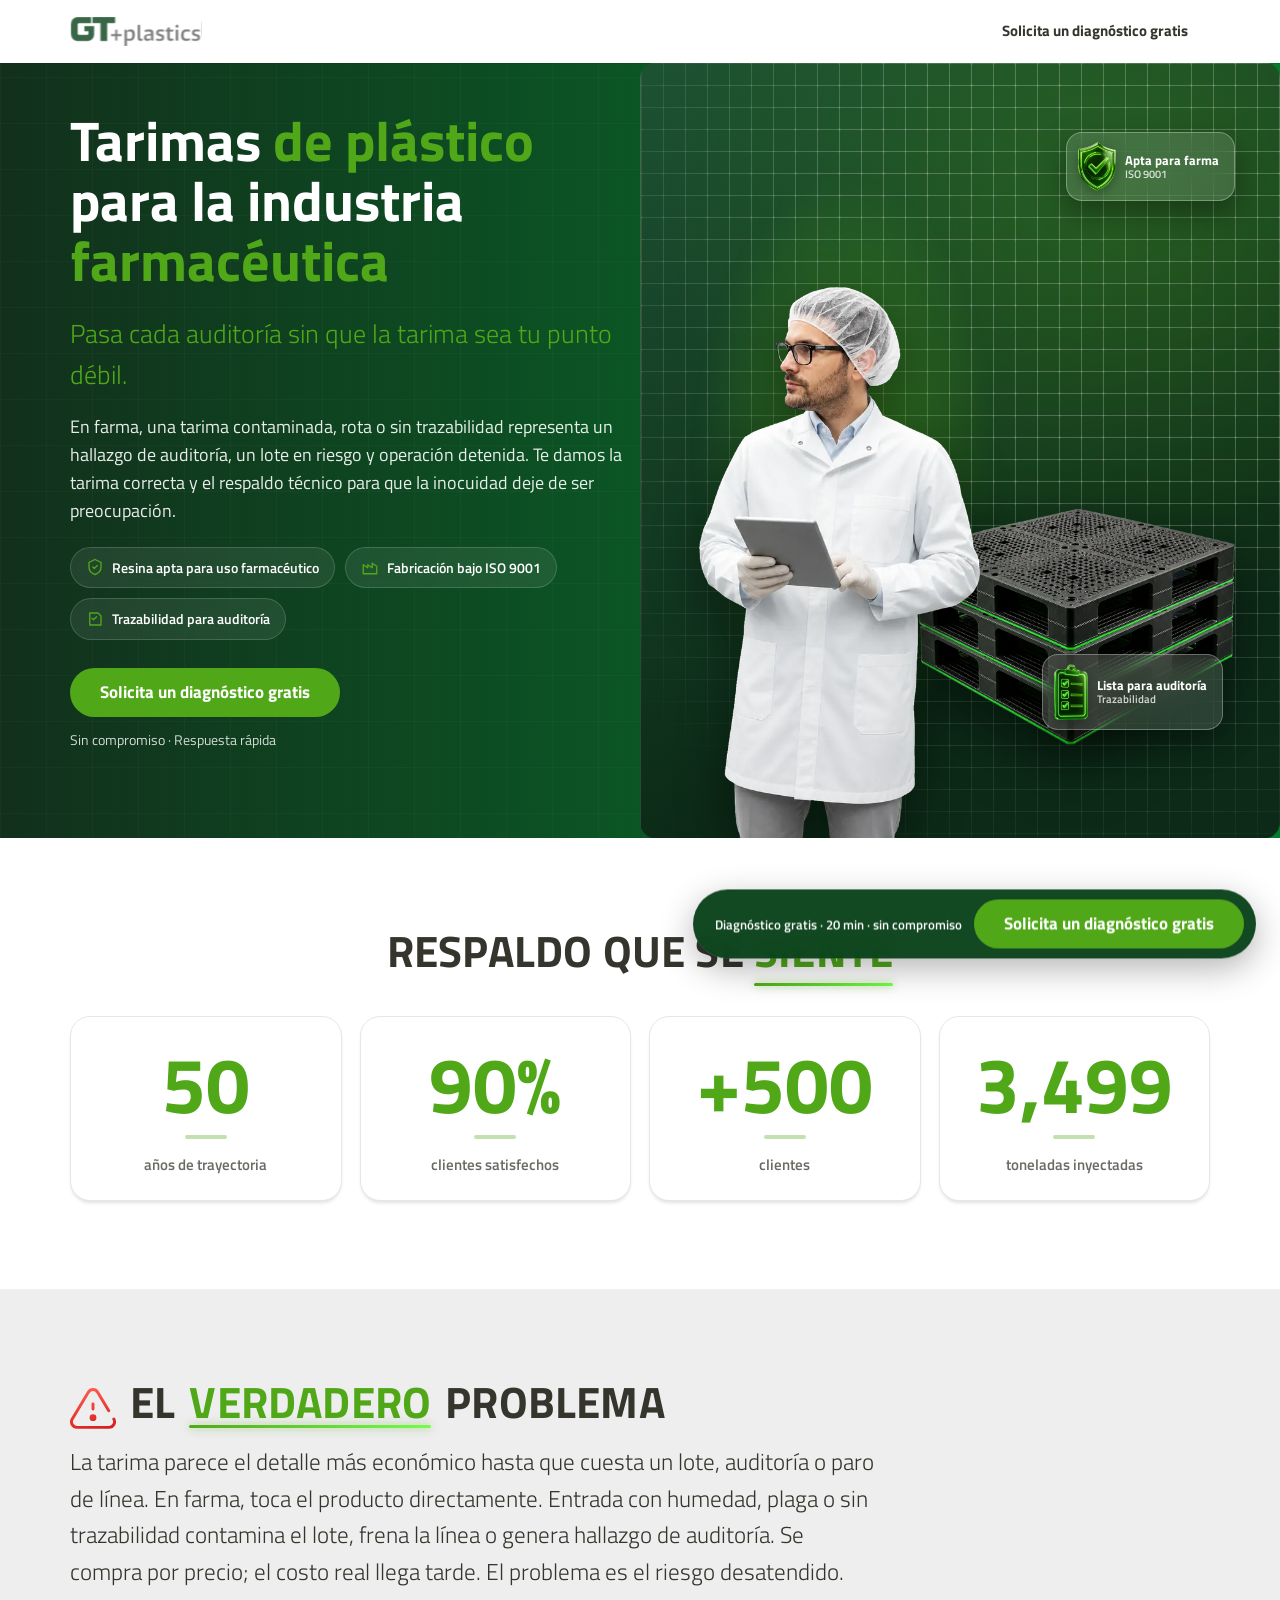
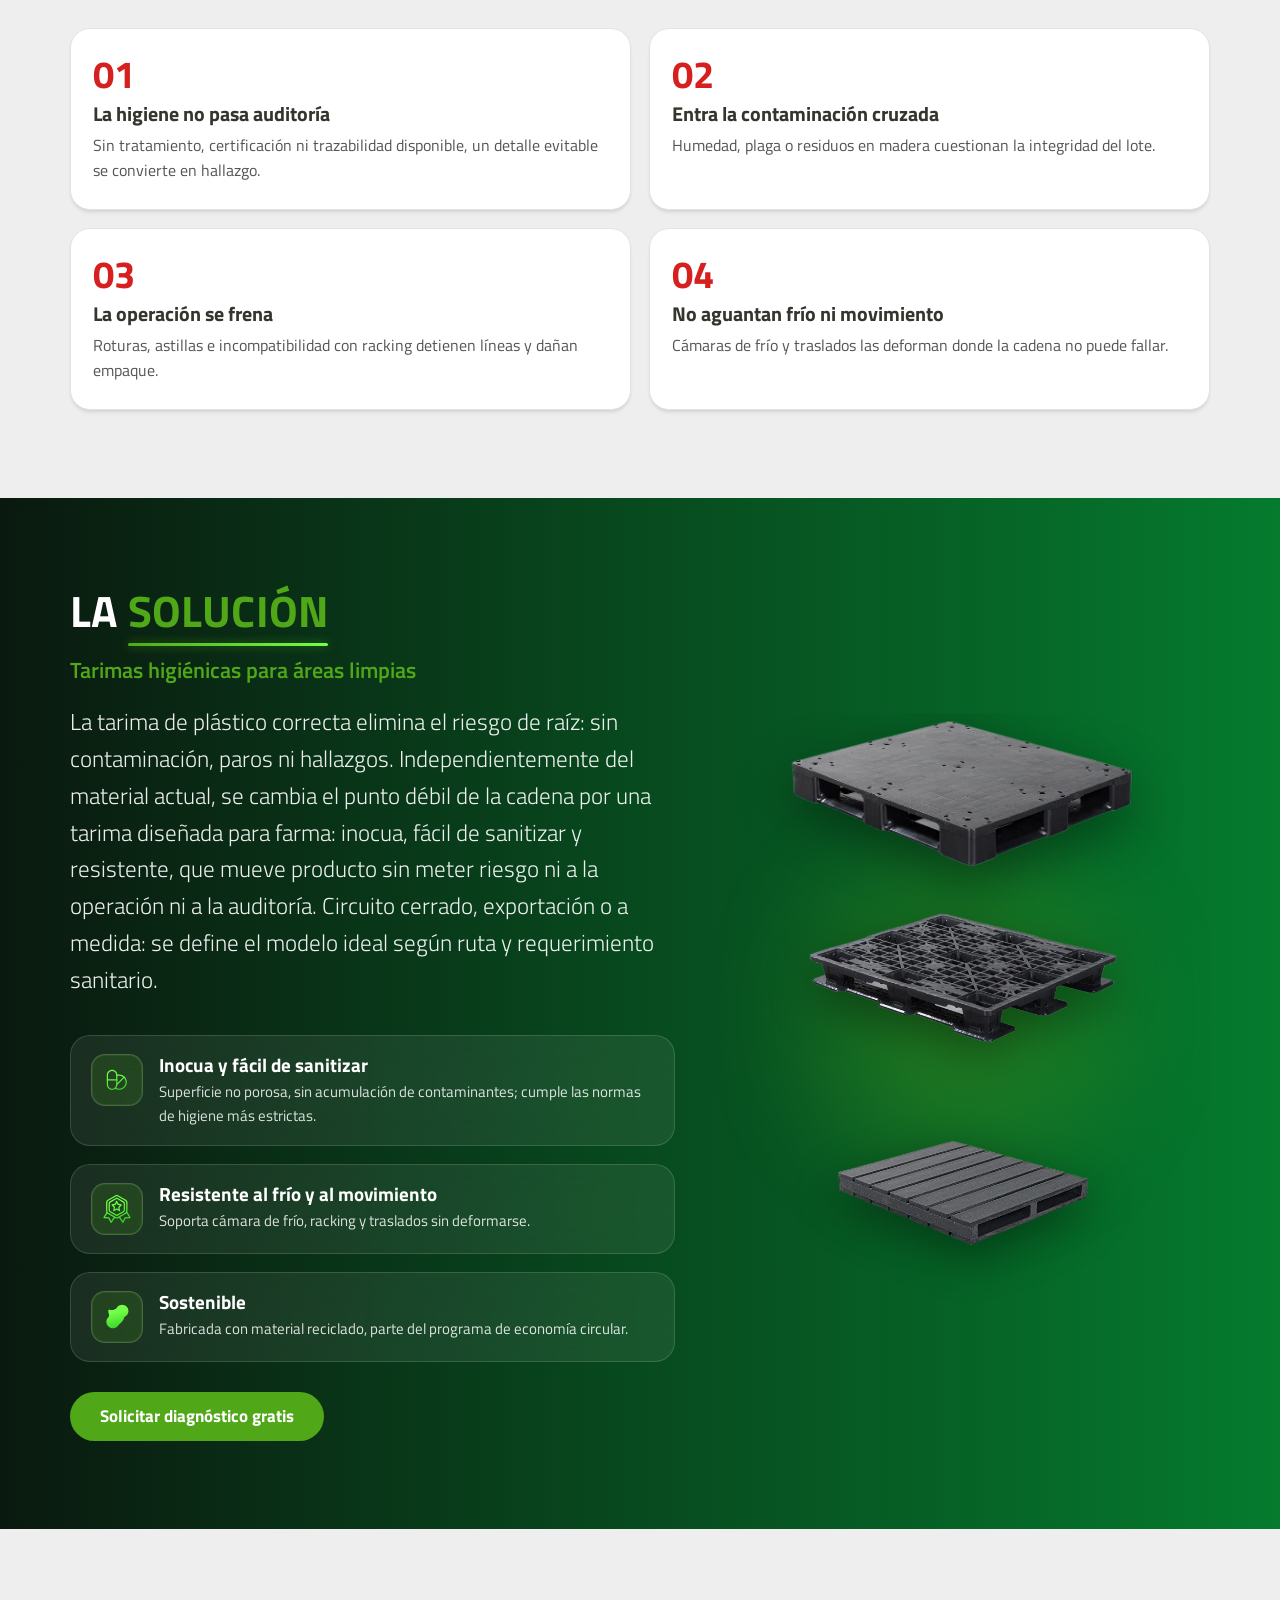
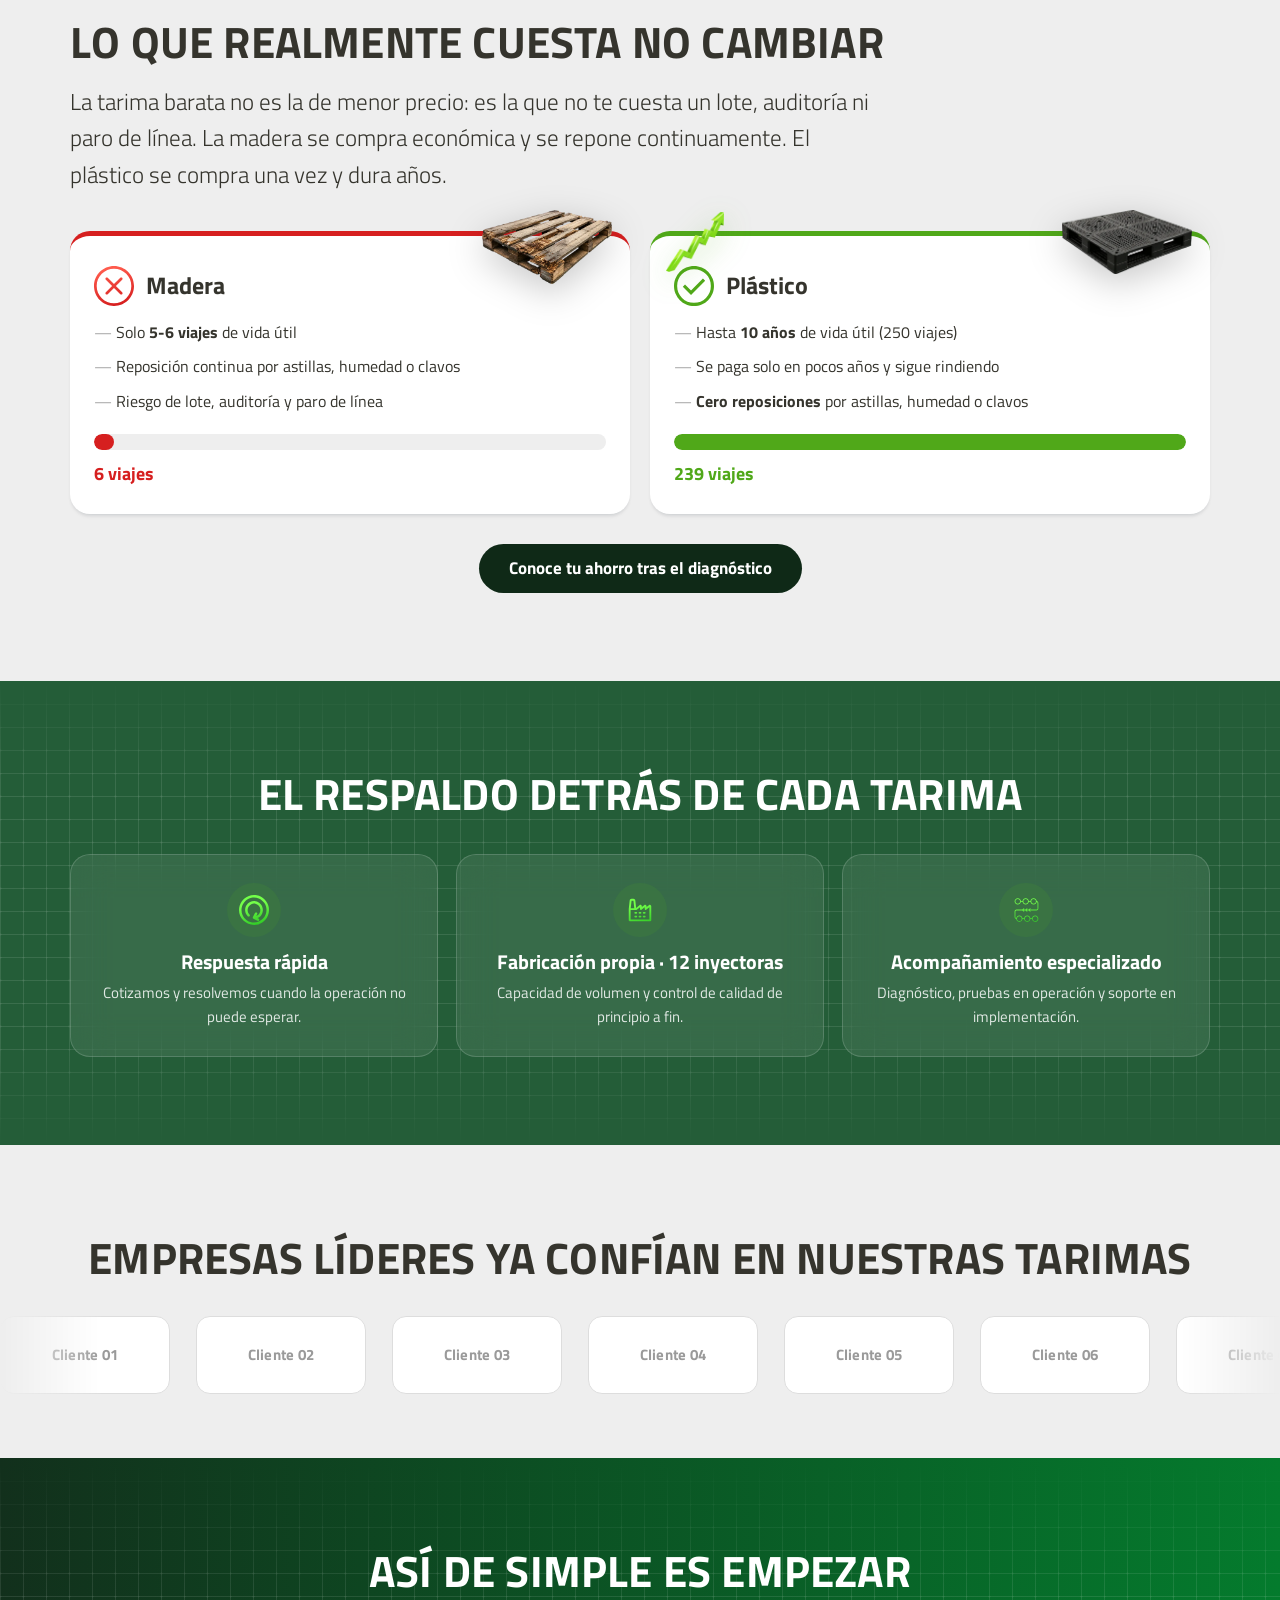
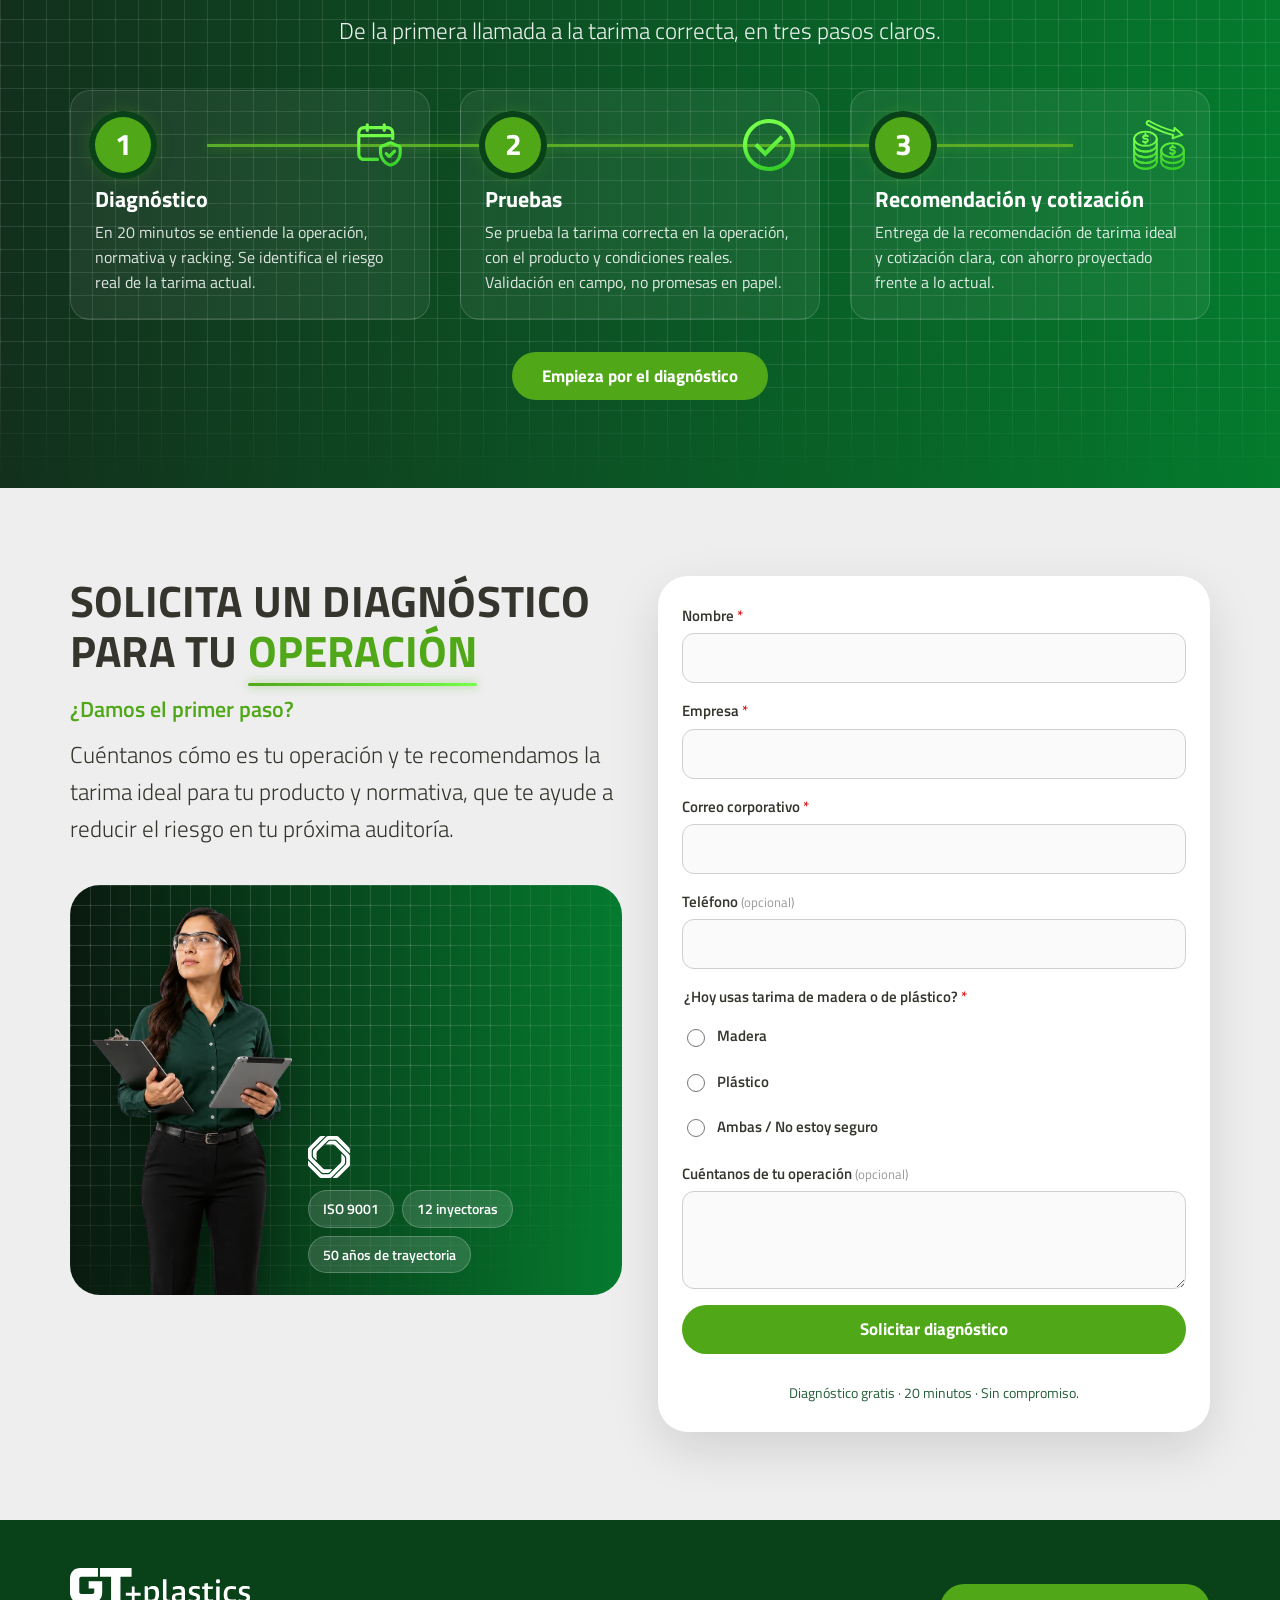
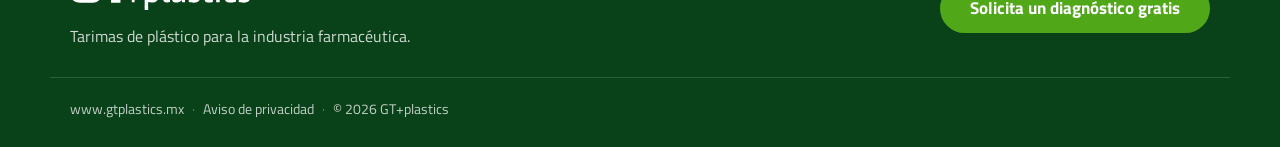
==== farma/index.html @ 063db5de "Reestructura a multi-landing: farma en /farma + índice raíz (hub) Co-Authored-By: Claude Opus 4.8 <n" ====
<!DOCTYPE html>
<html lang="es-MX">
<head>
<meta charset="UTF-8">
<meta name="viewport" content="width=device-width, initial-scale=1.0">

<!-- SEO -->
<title>Tarimas de Plástico para Farma | GT+plastics</title>
<meta name="description" content="Tarimas plásticas para farma: inocuas, fáciles de sanitizar y listas para auditoría. Reduce el riesgo en tu operación. Solicita tu diagnóstico gratis.">
<link rel="canonical" href="https://gtplastics.mx/es/tarimas-plasticas-farmaceutica">

<!-- Open Graph / Twitter -->
<meta property="og:type" content="website">
<meta property="og:title" content="Tarimas de Plástico para Farma | GT+plastics">
<meta property="og:description" content="Tarimas plásticas para farma: inocuas, fáciles de sanitizar y listas para auditoría. Reduce el riesgo en tu operación. Solicita tu diagnóstico gratis.">
<meta property="og:url" content="https://gtplastics.mx/es/tarimas-plasticas-farmaceutica">
<!-- OG image PENDIENTE: arte final. Provisional = banner del design system -->
<meta property="og:image" content="https://gtplastics.mx/assets/og-image.png">
<meta property="og:locale" content="es_MX">
<meta name="twitter:card" content="summary_large_image">

<!-- Favicon (isotipo GT Plastics) -->
<link rel="icon" type="image/svg+xml" href="assets/favicon.svg">

<!-- Fuentes -->
<link rel="preconnect" href="https://fonts.googleapis.com">
<link rel="preconnect" href="https://fonts.gstatic.com" crossorigin>
<link href="https://fonts.googleapis.com/css2?family=Titillium+Web:wght@300;400;600;700&display=swap" rel="stylesheet">

<!-- Estilos -->
<link rel="stylesheet" href="assets/styles.css">

<!-- Preload del hero (LCP): persona farma + tarima en composición -->
<link rel="preload" as="image" href="assets/object-plastic-stack.webp" type="image/webp">
<link rel="preload" as="image" href="assets/person-pharma.webp" type="image/webp">

<!-- Schema JSON-LD: Organization + Service -->
<script type="application/ld+json">
{
  "@context": "https://schema.org",
  "@graph": [
    {
      "@type": "Organization",
      "name": "GT+plastics",
      "url": "https://gtplastics.mx",
      "logo": "https://gtplastics.mx/assets/logo-header.svg"
    },
    {
      "@type": "Service",
      "name": "Diagnóstico de tarimas para farma",
      "serviceType": "Tarimas de plástico para la industria farmacéutica",
      "provider": { "@type": "Organization", "name": "GT+plastics" },
      "areaServed": { "@type": "Country", "name": "México" }
    }
  ]
}
</script>
</head>
<body>

<!-- ============ HEADER (sticky, SIEMPRE blanco sólido, solo logo + CTA) ============ -->
<header class="site-header" id="site-header">
  <div class="container header-inner">
    <a href="#top" class="header-logo" aria-label="GT+plastics — inicio">
      <img src="assets/logo-header.svg" alt="GT+plastics" width="132" height="29" decoding="async">
    </a>
    <a href="#diagnostico" class="btn btn--pill btn--header js-cta"><span class="btn--header__full">Solicita un diagnóstico gratis</span><span class="btn--header__short">Diagnóstico gratis</span></a>
  </div>
</header>

<main id="top">

  <!-- ===================== 1. HERO (Attention) — OSCURO ===================== -->
  <section class="hero section--dark" id="hero">
    <div class="hero__bg" aria-hidden="true"></div>
    <div class="container hero__grid">
      <div class="hero__copy reveal">
        <!-- H1 semántico con keyword completa; display resalta FARMACÉUTICA -->
        <h1 class="hero__title">
          Tarimas <span class="hl">de plástico</span> para la industria <span class="hl">farmacéutica</span>
        </h1>
        <p class="hero__lead">Pasa cada auditoría sin que la tarima sea tu punto débil.</p>
        <p class="hero__body">
          En farma, una tarima contaminada, rota o sin trazabilidad representa un hallazgo de
          auditoría, un lote en riesgo y operación detenida. Te damos la tarima correcta y el
          respaldo técnico para que la inocuidad deje de ser preocupación.
        </p>

        <ul class="badges" aria-label="Respaldos">
          <li class="badge">
            <svg class="badge__ico" viewBox="0 0 24 24" aria-hidden="true"><path d="M12 2l8 4v6c0 5-3.4 8.4-8 10-4.6-1.6-8-5-8-10V6l8-4z" fill="none" stroke="currentColor" stroke-width="1.8"/><path d="M9 12l2 2 4-4" fill="none" stroke="currentColor" stroke-width="1.8" stroke-linecap="round" stroke-linejoin="round"/></svg>
            Resina apta para uso farmacéutico
          </li>
          <li class="badge">
            <svg class="badge__ico" viewBox="0 0 24 24" aria-hidden="true"><path d="M3 21V9l6 4V9l6 4V7l6 4v10z" fill="none" stroke="currentColor" stroke-width="1.8" stroke-linejoin="round"/></svg>
            Fabricación bajo ISO 9001
          </li>
          <li class="badge">
            <svg class="badge__ico" viewBox="0 0 24 24" aria-hidden="true"><path d="M5 4h11l4 4v12H5z" fill="none" stroke="currentColor" stroke-width="1.8" stroke-linejoin="round"/><path d="M8 11l2 2 4-4" fill="none" stroke="currentColor" stroke-width="1.8" stroke-linecap="round" stroke-linejoin="round"/></svg>
            Trazabilidad para auditoría
          </li>
        </ul>

        <div class="hero__cta">
          <a href="#diagnostico" class="btn btn--pill btn--lima js-cta">Solicita un diagnóstico gratis</a>
          <!-- microcopy nuevo — confirmar -->
          <p class="cta-micro">Sin compromiso · Respuesta rápida</p>
        </div>
      </div>

      <div class="hero__visual">
        <!-- Composición de marca en capas: rejilla + halo verde + persona farma real
             + tarimas reales 3/4 + tarjetas glass con íconos 3D flotantes. -->
        <div class="hero-comp reveal-img" role="img" aria-label="Especialista de farma con bata y cofia revisando una tablet junto a tarimas de plástico apiladas, con sellos de inocuidad y auditoría">
          <span class="hero-comp__grid" aria-hidden="true"></span>
          <span class="hero-comp__halo" aria-hidden="true"></span>

          <!-- Tarima real (apilada) como apoyo, en 3/4 -->
          <picture class="hero-comp__tarima" data-parallax="-0.05">
            <source srcset="assets/object-plastic-stack.webp" type="image/webp">
            <img src="assets/object-plastic-stack.png"
                 alt=""
                 width="320" height="237" decoding="async" fetchpriority="high">
          </picture>

          <!-- Persona protagonista: operador de farma (bata + cofia) recortado sobre el halo verde -->
          <figure class="hero-person" data-parallax="0.05">
            <picture>
              <source srcset="assets/person-pharma.webp" type="image/webp">
              <img src="assets/person-pharma.png"
                   alt="Especialista de farma con bata y cofia revisando una tablet"
                   width="225" height="440" decoding="async" fetchpriority="high">
            </picture>
          </figure>

          <!-- Tarjeta glass: apta para farma / ISO 9001 (escudo 3D) -->
          <span class="hero-chip hero-chip--farma float">
            <picture>
              <source srcset="assets/icon-shield.webp" type="image/webp">
              <img src="assets/icon-shield.png" alt="" width="38" height="38" aria-hidden="true">
            </picture>
            <span class="hero-chip__txt"><b>Apta para farma</b>ISO 9001</span>
          </span>

          <!-- Tarjeta glass: lista para auditoría (checklist 3D) -->
          <span class="hero-chip hero-chip--audit float float--delay">
            <picture>
              <source srcset="assets/icon-checklist.webp" type="image/webp">
              <img src="assets/icon-checklist.png" alt="" width="34" height="34" aria-hidden="true">
            </picture>
            <span class="hero-chip__txt"><b>Lista para auditoría</b>Trazabilidad</span>
          </span>
        </div>
      </div>
    </div>
  </section>

  <!-- ===================== 2. STATS (Interest) — CLARO (rompe la adyacencia verde-sobre-verde) ===================== -->
  <section class="stats section--light" aria-labelledby="stats-title">
    <div class="container">
      <h2 id="stats-title" class="section-title section-title--center reveal">RESPALDO QUE SE <span class="hl">SIENTE</span></h2>
      <ul class="stats__grid">
        <li class="stat reveal">
          <span class="stat__num" data-count="50" data-suffix="">0</span>
          <span class="stat__label">años de trayectoria</span>
        </li>
        <li class="stat reveal">
          <span class="stat__num" data-count="90" data-suffix="%">0</span>
          <span class="stat__label">clientes satisfechos</span>
        </li>
        <li class="stat reveal">
          <span class="stat__num" data-count="500" data-prefix="+">0</span>
          <span class="stat__label">clientes</span>
        </li>
        <li class="stat reveal">
          <span class="stat__num" data-count="3500" data-format="thousands">0</span>
          <span class="stat__label">toneladas inyectadas</span>
        </li>
        <!-- PENDIENTE (confirmar con cliente): % tarimas recicladas · nº industrias · nº países.
             No se publican hasta confirmar (regla del blueprint M2). -->
      </ul>
    </div>
  </section>

  <!-- ===================== 3. DOLOR (Interest/Desire) — CLARO ===================== -->
  <section class="pain section--light" aria-labelledby="pain-title">
    <div class="container">
      <h2 id="pain-title" class="section-title section-title--icon reveal">
        <span class="section-title__ico" aria-hidden="true"><i class="fig-ico fig-ico--red" style="--ic:url('figma-icons/icono-lineal-09.svg')"></i></span>
        EL <span class="hl">VERDADERO</span> PROBLEMA
      </h2>
      <p class="lead reveal">
        La tarima parece el detalle más económico hasta que cuesta un lote, auditoría o paro de línea.
        En farma, toca el producto directamente. Entrada con humedad, plaga o sin trazabilidad contamina
        el lote, frena la línea o genera hallazgo de auditoría. Se compra por precio; el costo real llega
        tarde. El problema es el riesgo desatendido.
      </p>

      <div class="cards cards--4">
        <article class="pain-card reveal">
          <span class="pain-card__num">01</span>
          <h3 class="pain-card__title">La higiene no pasa auditoría</h3>
          <p>Sin tratamiento, certificación ni trazabilidad disponible, un detalle evitable se convierte en hallazgo.</p>
        </article>
        <article class="pain-card reveal">
          <span class="pain-card__num">02</span>
          <h3 class="pain-card__title">Entra la contaminación cruzada</h3>
          <p>Humedad, plaga o residuos en madera cuestionan la integridad del lote.</p>
        </article>
        <article class="pain-card reveal">
          <span class="pain-card__num">03</span>
          <h3 class="pain-card__title">La operación se frena</h3>
          <p>Roturas, astillas e incompatibilidad con racking detienen líneas y dañan empaque.</p>
        </article>
        <article class="pain-card reveal">
          <span class="pain-card__num">04</span>
          <h3 class="pain-card__title">No aguantan frío ni movimiento</h3>
          <p>Cámaras de frío y traslados las deforman donde la cadena no puede fallar.</p>
        </article>
      </div>
    </div>
  </section>

  <!-- ===================== 4. SOLUCIÓN (Desire) — OSCURO ===================== -->
  <section class="solution section--grad2" aria-labelledby="sol-title">
    <div class="container solution__grid">
      <div class="solution__copy">
        <h2 id="sol-title" class="section-title reveal">LA <span class="hl">SOLUCIÓN</span></h2>
        <p class="section-subtitle reveal">Tarimas higiénicas para áreas limpias</p>
        <p class="lead lead--on-dark reveal">
          La tarima de plástico correcta elimina el riesgo de raíz: sin contaminación, paros ni hallazgos.
          Independientemente del material actual, se cambia el punto débil de la cadena por una tarima
          diseñada para farma: inocua, fácil de sanitizar y resistente, que mueve producto sin meter riesgo
          ni a la operación ni a la auditoría. Circuito cerrado, exportación o a medida: se define el modelo
          ideal según ruta y requerimiento sanitario.
        </p>

        <div class="benefits">
          <article class="benefit reveal">
            <span class="benefit__ico benefit__ico--figma" aria-hidden="true">
              <i style="--ic:url('figma-icons/icono-medicina.svg')"></i>
            </span>
            <div>
              <h3 class="benefit__title">Inocua y fácil de sanitizar</h3>
              <p>Superficie no porosa, sin acumulación de contaminantes; cumple las normas de higiene más estrictas.</p>
            </div>
          </article>
          <article class="benefit reveal">
            <span class="benefit__ico benefit__ico--figma" aria-hidden="true">
              <i style="--ic:url('figma-icons/icono-lineal-05.svg')"></i>
            </span>
            <div>
              <h3 class="benefit__title">Resistente al frío y al movimiento</h3>
              <p>Soporta cámara de frío, racking y traslados sin deformarse.</p>
            </div>
          </article>
          <article class="benefit reveal">
            <span class="benefit__ico benefit__ico--figma" aria-hidden="true">
              <i style="--ic:url('figma-icons/icono-iluminado-principal.svg')"></i>
            </span>
            <div>
              <h3 class="benefit__title">Sostenible</h3>
              <p>Fabricada con material reciclado, parte del programa de economía circular.</p>
            </div>
          </article>
        </div>

        <a href="#diagnostico" class="btn btn--pill btn--lima js-cta reveal">Solicitar diagnóstico gratis</a>
      </div>

      <div class="solution__visual reveal-img" aria-hidden="false">
        <figure class="tarima-stack">
          <picture>
            <source srcset="assets/tarima-cerrada.webp" type="image/webp">
            <img src="assets/tarima-cerrada.png" alt="Tarima plástica cerrada para circuito cerrado e higiene" width="360" height="270" loading="lazy" decoding="async">
          </picture>
          <picture>
            <source srcset="assets/tarima-calada.webp" type="image/webp">
            <img src="assets/tarima-calada.png" alt="Tarima plástica calada con traversa para exportación" width="360" height="270" loading="lazy" decoding="async">
          </picture>
          <picture>
            <source srcset="assets/tarima-eco.webp" type="image/webp">
            <img src="assets/tarima-eco.png" alt="Ecotarima de plástico reciclado, opción sostenible y a medida" width="360" height="270" loading="lazy" decoding="async">
          </picture>
        </figure>
      </div>
    </div>
  </section>

  <!-- ===================== 5. ROI (Desire) — CLARO ===================== -->
  <section class="roi section--light" aria-labelledby="roi-title">
    <div class="container">
      <h2 id="roi-title" class="section-title reveal">LO QUE REALMENTE CUESTA NO CAMBIAR</h2>
      <p class="lead reveal">
        La tarima barata no es la de menor precio: es la que no te cuesta un lote, auditoría ni paro de
        línea. La madera se compra económica y se repone continuamente. El plástico se compra una vez y dura años.
      </p>

      <div class="roi__compare">
        <div class="roi-col roi-col--bad reveal">
          <!-- Tarima de madera real (refuerzo visual del problema) -->
          <picture class="roi-col__pallet" aria-hidden="true">
            <source srcset="assets/object-wood-pallet.webp" type="image/webp">
            <img src="assets/object-wood-pallet.png" alt="" width="160" height="92" loading="lazy" decoding="async">
          </picture>
          <h3 class="roi-col__head">
            <!-- Tache: ícono del Figma (icono-tacha) en rojo -->
            <span class="mark mark--fig" aria-hidden="true"><i class="fig-ico fig-ico--red" style="--ic:url('figma-icons/icono-tacha.svg')"></i></span>
            Madera
          </h3>
          <ul class="roi-list">
            <li>Solo <strong>5-6 viajes</strong> de vida útil</li>
            <li>Reposición continua por astillas, humedad o clavos</li>
            <li>Riesgo de lote, auditoría y paro de línea</li>
          </ul>
          <div class="roi-bar" aria-hidden="true"><span class="roi-bar__fill roi-bar__fill--wood" data-bar="6"></span></div>
          <p class="roi-bar__cap"><span class="roi-bar__cap-num" data-count="6">0</span> viajes</p>
        </div>

        <div class="roi-col roi-col--good reveal">
          <!-- Flecha de crecimiento 3D (ahorro/ROI a favor del plástico) -->
          <picture class="roi-col__growth float" aria-hidden="true">
            <source srcset="assets/icon-flecha-crecimiento.webp" type="image/webp">
            <img src="assets/icon-flecha-crecimiento.png" alt="" width="64" height="64" loading="lazy" decoding="async">
          </picture>
          <!-- Tarima de plástico real (refuerzo visual de la solución) -->
          <picture class="roi-col__pallet" aria-hidden="true">
            <source srcset="assets/object-plastic-pallet.webp" type="image/webp">
            <img src="assets/object-plastic-pallet.png" alt="" width="160" height="79" loading="lazy" decoding="async">
          </picture>
          <h3 class="roi-col__head">
            <!-- Palomita: ícono del Figma (icono-lineal-01) en verde -->
            <span class="mark mark--fig" aria-hidden="true"><i class="fig-ico fig-ico--green" style="--ic:url('figma-icons/icono-lineal-01.svg')"></i></span>
            Plástico
          </h3>
          <ul class="roi-list">
            <li>Hasta <strong>10 años</strong> de vida útil (250 viajes)</li>
            <li>Se paga solo en pocos años y sigue rindiendo</li>
            <li><strong>Cero reposiciones</strong> por astillas, humedad o clavos</li>
          </ul>
          <div class="roi-bar" aria-hidden="true"><span class="roi-bar__fill roi-bar__fill--plastic" data-bar="250"></span></div>
          <p class="roi-bar__cap"><span class="roi-bar__cap-num" data-count="250">0</span> viajes</p>
        </div>
      </div>

      <div class="roi__cta reveal">
        <a href="#diagnostico" class="btn btn--pill btn--dark js-cta">Conoce tu ahorro tras el diagnóstico</a>
      </div>
    </div>
  </section>

  <!-- ===================== 6. RESPALDO DE FÁBRICA (Desire) — OSCURO ===================== -->
  <section class="backing section--dark-medium has-grid" aria-labelledby="back-title">
    <span class="section-grid" aria-hidden="true"></span>
    <div class="container">
      <h2 id="back-title" class="section-title section-title--center reveal">EL RESPALDO DETRÁS DE CADA TARIMA</h2>
      <div class="cards cards--3">
        <article class="glass-card reveal">
          <span class="glass-card__ico glass-card__ico--fig" aria-hidden="true"><i class="fig-ico" style="--ic:url('figma-icons/icono-lineal-03.svg')"></i></span>
          <h3 class="glass-card__title">Respuesta rápida</h3>
          <p>Cotizamos y resolvemos cuando la operación no puede esperar.</p>
        </article>
        <article class="glass-card reveal">
          <span class="glass-card__ico glass-card__ico--fig" aria-hidden="true"><i class="fig-ico" style="--ic:url('figma-icons/icono-fabrica.svg')"></i></span>
          <h3 class="glass-card__title">Fabricación propia · 12 inyectoras</h3>
          <p>Capacidad de volumen y control de calidad de principio a fin.</p>
        </article>
        <article class="glass-card reveal">
          <span class="glass-card__ico glass-card__ico--fig" aria-hidden="true"><i class="fig-ico" style="--ic:url('figma-icons/icono-linea.svg')"></i></span>
          <h3 class="glass-card__title">Acompañamiento especializado</h3>
          <p>Diagnóstico, pruebas en operación y soporte en implementación.</p>
        </article>
      </div>
    </div>
  </section>

  <!-- ===================== 7. CLIENTES (Desire / prueba social) — CLARO ===================== -->
  <section class="clients section--light" aria-labelledby="clients-title">
    <div class="container">
      <h2 id="clients-title" class="section-title section-title--center reveal">Empresas líderes ya confían en nuestras tarimas</h2>
    </div>
    <!-- PLACEHOLDER: logos de clientes reales (6-10) PENDIENTES de confirmar con cliente.
         Marquee con slots en gris hasta recibirlos. -->
    <div class="marquee" aria-label="Clientes (logos de muestra — pendientes de confirmar)">
      <div class="marquee__track">
        <span class="logo-slot">Cliente 01</span>
        <span class="logo-slot">Cliente 02</span>
        <span class="logo-slot">Cliente 03</span>
        <span class="logo-slot">Cliente 04</span>
        <span class="logo-slot">Cliente 05</span>
        <span class="logo-slot">Cliente 06</span>
        <span class="logo-slot">Cliente 07</span>
        <span class="logo-slot">Cliente 08</span>
        <!-- duplicado para loop continuo -->
        <span class="logo-slot" aria-hidden="true">Cliente 01</span>
        <span class="logo-slot" aria-hidden="true">Cliente 02</span>
        <span class="logo-slot" aria-hidden="true">Cliente 03</span>
        <span class="logo-slot" aria-hidden="true">Cliente 04</span>
        <span class="logo-slot" aria-hidden="true">Cliente 05</span>
        <span class="logo-slot" aria-hidden="true">Cliente 06</span>
        <span class="logo-slot" aria-hidden="true">Cliente 07</span>
        <span class="logo-slot" aria-hidden="true">Cliente 08</span>
      </div>
    </div>
  </section>

  <!-- ===================== 8. PROCESO (Action) — OSCURO ===================== -->
  <section class="process section--grad1 has-grid" aria-labelledby="proc-title">
    <span class="section-grid" aria-hidden="true"></span>
    <div class="container">
      <h2 id="proc-title" class="section-title section-title--center reveal">ASÍ DE SIMPLE ES EMPEZAR</h2>
      <p class="lead lead--on-dark lead--center reveal">De la primera llamada a la tarima correcta, en tres pasos claros.</p>

      <ol class="steps">
        <li class="step reveal">
          <span class="step__head">
            <span class="step__num">1</span>
            <span class="step__ico" aria-hidden="true"><i class="fig-ico" style="--ic:url('figma-icons/icono-lineal-06.svg')"></i></span>
          </span>
          <h3 class="step__title">Diagnóstico</h3>
          <p>En 20 minutos se entiende la operación, normativa y racking. Se identifica el riesgo real de la tarima actual.</p>
        </li>
        <li class="step reveal">
          <span class="step__head">
            <span class="step__num">2</span>
            <span class="step__ico" aria-hidden="true"><i class="fig-ico" style="--ic:url('figma-icons/icono-lineal-01.svg')"></i></span>
          </span>
          <h3 class="step__title">Pruebas</h3>
          <p>Se prueba la tarima correcta en la operación, con el producto y condiciones reales. Validación en campo, no promesas en papel.</p>
        </li>
        <li class="step reveal">
          <span class="step__head">
            <span class="step__num">3</span>
            <span class="step__ico" aria-hidden="true"><i class="fig-ico" style="--ic:url('figma-icons/icono-lineal-11.svg')"></i></span>
          </span>
          <h3 class="step__title">Recomendación y cotización</h3>
          <p>Entrega de la recomendación de tarima ideal y cotización clara, con ahorro proyectado frente a lo actual.</p>
        </li>
      </ol>

      <div class="process__cta reveal">
        <a href="#diagnostico" class="btn btn--pill btn--lima js-cta">Empieza por el diagnóstico</a>
      </div>
    </div>
  </section>

  <!-- ===================== 9. FORMULARIO (Action) — CLARO ===================== -->
  <section class="form-section section--light" id="diagnostico" aria-labelledby="form-title">
    <div class="container form-grid">
      <div class="form-copy reveal">
        <h2 id="form-title" class="section-title">SOLICITA UN DIAGNÓSTICO PARA TU <span class="hl">OPERACIÓN</span></h2>
        <p class="form-subtitle">¿Damos el primer paso?</p>
        <p class="lead">
          Cuéntanos cómo es tu operación y te recomendamos la tarima ideal para tu producto y normativa,
          que te ayude a reducir el riesgo en tu próxima auditoría.
        </p>

        <!-- Persona real (procurement/QA, camisa verde de marca) sobre panel verde + badges -->
        <div class="form-aside form-aside--person">
          <figure class="form-aside__person">
            <picture>
              <source srcset="assets/person-procurement.webp" type="image/webp">
              <img src="assets/person-procurement.png"
                   alt="Especialista de GT+plastics con tablet y portapapeles, lista para tu diagnóstico"
                   width="240" height="466" loading="lazy" decoding="async">
            </picture>
          </figure>
          <div class="form-aside__body">
            <img src="assets/favicon.svg" alt="" width="42" height="42" class="form-aside__iso" aria-hidden="true">
            <ul class="form-aside__badges">
              <li>ISO 9001</li>
              <li>12 inyectoras</li>
              <li>50 años de trayectoria</li>
            </ul>
          </div>
        </div>
      </div>

      <div class="form-card reveal">
        <!-- HubSpot Portal ID / Form ID PENDIENTE.
             Cuando exista el portal, reemplazar este <form> por el embed de HubSpot.
             El campo de calificación mapea a la propiedad HubSpot: tipo_de_tarima_actual -->
        <form id="diagnostico-form" class="diag-form" novalidate>
          <div class="field">
            <label for="f-nombre">Nombre <span class="req">*</span></label>
            <input type="text" id="f-nombre" name="nombre" autocomplete="name" required>
          </div>
          <div class="field">
            <label for="f-empresa">Empresa <span class="req">*</span></label>
            <input type="text" id="f-empresa" name="empresa" autocomplete="organization" required>
          </div>
          <div class="field">
            <label for="f-email">Correo corporativo <span class="req">*</span></label>
            <input type="email" id="f-email" name="email" autocomplete="email" required>
          </div>
          <div class="field">
            <label for="f-telefono">Teléfono <span class="opt">(opcional)</span></label>
            <input type="tel" id="f-telefono" name="telefono" autocomplete="tel">
          </div>

          <fieldset class="field field--radio">
            <legend>¿Hoy usas tarima de madera o de plástico? <span class="req">*</span></legend>
            <label class="radio"><input type="radio" name="tipo_de_tarima_actual" value="madera" required> Madera</label>
            <label class="radio"><input type="radio" name="tipo_de_tarima_actual" value="plastico"> Plástico</label>
            <label class="radio"><input type="radio" name="tipo_de_tarima_actual" value="ambas_no_seguro"> Ambas / No estoy seguro</label>
          </fieldset>

          <div class="field">
            <label for="f-mensaje">Cuéntanos de tu operación <span class="opt">(opcional)</span></label>
            <textarea id="f-mensaje" name="mensaje" rows="3"></textarea>
          </div>

          <button type="submit" class="btn btn--pill btn--lima btn--block">Solicitar diagnóstico</button>
          <!-- microcopy nuevo — confirmar -->
          <p class="cta-micro cta-micro--dark">Diagnóstico gratis · 20 minutos · Sin compromiso.</p>

          <p class="form-status" id="form-status" role="status" aria-live="polite" hidden></p>
        </form>
      </div>
    </div>
  </section>

</main>

<!-- ===================== FOOTER — OSCURO ===================== -->
<footer class="site-footer section--dark-solid">
  <div class="container footer-grid">
    <div class="footer-brand">
      <!-- Logo GT Plastics en BLANCO (versión del design system) sobre fondo oscuro -->
      <img src="assets/logo-gtplastics-blanco.svg" alt="GT+plastics" width="180" height="42">
      <p class="footer-tagline">Tarimas de plástico para la industria farmacéutica.</p>
    </div>
    <div class="footer-cta">
      <a href="#diagnostico" class="btn btn--pill btn--lima js-cta">Solicita un diagnóstico gratis</a>
    </div>
  </div>
  <div class="container footer-bottom">
    <a href="https://www.gtplastics.mx" class="footer-link">www.gtplastics.mx</a>
    <span class="footer-sep" aria-hidden="true">·</span>
    <!-- Enlace de aviso de privacidad PENDIENTE de URL real -->
    <a href="#" class="footer-link">Aviso de privacidad</a>
    <span class="footer-sep" aria-hidden="true">·</span>
    <span class="footer-copy">© <span id="year">2026</span> GT+plastics</span>
  </div>
</footer>

<!-- Sticky CTA (móvil: barra inferior / desktop: botón flotante) -->
<div class="sticky-cta" id="sticky-cta" hidden>
  <span class="sticky-cta__text">Diagnóstico gratis · 20 min · sin compromiso</span>
  <a href="#diagnostico" class="btn btn--pill btn--lima js-cta">Solicita un diagnóstico gratis</a>
</div>

<script src="assets/script.js" defer></script>
</body>
</html>
---- farma/assets/styles.css ----
/* ============================================================
   GT+plastics — Landing Farma · estilos (mobile-first)
   Tokens del design system GT Plastics (Figma RzJPTqoQQEU1ja8iRhTpJf)
   ============================================================ */

:root {
  /* Paleta */
  --gt-verde-oscuro: #094119;
  --gt-verde-medio:  #245D38;
  --gt-acento:       #50A819;
  --gt-blanco:       #FFFFFF;
  --gt-gris-oscuro:  #35342D;
  --gt-gris-claro:   #EEEEEE;
  --gt-verde-profundo:#12301C;
  --gt-verde-cta-fill:#0F2917;
  --gt-rojo-negativo:#D61F1F;

  --gt-grad-fondo-1: linear-gradient(-90deg, #047B2D 0%, #12301C 100%);
  --gt-grad-fondo-2: linear-gradient(90deg, #0A190F 0%, #057B2E 100%);

  --gt-font: 'Titillium Web', system-ui, -apple-system, Segoe UI, Roboto, sans-serif;
  --gt-radius-sm: 20px;
  --gt-radius-md: 30px;
  --gt-radius-pill: 50px;
  --gt-shadow-card: 0 4px 4px -2px rgba(19,25,39,.08), 0 2px 4px -2px rgba(19,25,39,.12);

  --maxw: 1180px;
}

/* ---------- Reset ligero ---------- */
*, *::before, *::after { box-sizing: border-box; }
html { scroll-behavior: smooth; -webkit-text-size-adjust: 100%; }
body {
  margin: 0;
  font-family: var(--gt-font);
  font-weight: 400;
  font-size: 18px;
  line-height: 1.55;
  color: var(--gt-gris-oscuro);
  background: var(--gt-blanco);
  overflow-x: hidden;
}
img { max-width: 100%; height: auto; display: block; }
a { color: inherit; text-decoration: none; }
ul, ol { margin: 0; padding: 0; list-style: none; }
h1, h2, h3 { margin: 0 0 .4em; line-height: 1.12; font-weight: 700; }
p { margin: 0 0 1em; }

.container { width: 100%; max-width: var(--maxw); margin-inline: auto; padding-inline: 20px; }

/* Palabra clave resaltada — con subrayado/glow animado al entrar en viewport */
.hl {
  color: var(--gt-acento);
  position: relative;
  text-shadow: 0 0 0 transparent;
}
.hl::after {
  content: ""; position: absolute; left: 0; bottom: -2px; height: 3px; width: 0;
  border-radius: 3px;
  background: linear-gradient(90deg, var(--gt-acento), #73FF49);
  box-shadow: 0 0 10px rgba(80,168,25,.6);
  transition: width .7s cubic-bezier(.16,1,.3,1);
}
/* cuando la sección/título entra (reveal.is-in) el subrayado se dibuja y emite un glow suave */
.reveal.is-in .hl::after,
.is-in.hl::after { width: 100%; }
.reveal.is-in .hl { animation: hlglow 1.6s ease-out .15s 1; }
@keyframes hlglow {
  0% { text-shadow: 0 0 0 transparent; }
  40% { text-shadow: 0 0 16px rgba(80,168,25,.55); }
  100% { text-shadow: 0 0 0 transparent; }
}

/* ---------- Secciones / fondos ---------- */
section { padding-block: 64px; position: relative; }
.section--dark        { background: var(--gt-grad-fondo-1); color: #fff; }
.section--dark-solid  { background: var(--gt-verde-oscuro); color: #fff; }
.section--dark-medium { background: var(--gt-verde-medio); color: #fff; }
.section--grad1       { background: var(--gt-grad-fondo-1); color: #fff; }
.section--grad2       { background: var(--gt-grad-fondo-2); color: #fff; }
.section--light       { background: var(--gt-gris-claro); color: var(--gt-gris-oscuro); }

/* Textura de rejilla de marca (muy sutil, animada) sobre secciones oscuras */
.has-grid { position: relative; isolation: isolate; }
.has-grid > .container { position: relative; z-index: 1; }
.section-grid {
  position: absolute; inset: 0; z-index: 0; pointer-events: none;
  background: url("rejilla.svg") top left / 46px 46px;
  opacity: .22;
  -webkit-mask-image: linear-gradient(180deg, transparent, #000 22%, #000 78%, transparent);
          mask-image: linear-gradient(180deg, transparent, #000 22%, #000 78%, transparent);
  animation: griddrift 26s linear infinite;
  will-change: background-position;
}
@keyframes griddrift { to { background-position: 46px 46px; } }

.section-title {
  font-size: clamp(28px, 4.6vw, 44px);
  letter-spacing: .2px;
  text-transform: uppercase;
}
.section-title--center { text-align: center; }
.section-title--icon { display: flex; align-items: center; gap: 14px; flex-wrap: wrap; }
.section-title__ico { flex: none; width: 46px; height: 46px; }
.section-title__ico img { width: 100%; height: 100%; object-fit: contain; filter: drop-shadow(0 5px 10px rgba(0,0,0,.22)); }
.section-subtitle { font-weight: 600; color: var(--gt-acento); margin-bottom: .8em; font-size: clamp(18px,2.4vw,22px); }

.lead {
  font-weight: 300;
  font-size: clamp(18px, 2.4vw, 23px);
  line-height: 1.6;
  max-width: 62ch;
  margin-bottom: 1.6em;
}
.lead--on-dark { color: rgba(255,255,255,.92); }
.lead--center { margin-inline: auto; text-align: center; }

/* ---------- Botones píldora ---------- */
.btn {
  display: inline-flex; align-items: center; justify-content: center;
  gap: .5em;
  font-family: var(--gt-font); font-weight: 700; font-size: 17px;
  line-height: 1.1; text-align: center;
  border: 0; cursor: pointer;
  padding: 15px 30px;
  border-radius: var(--gt-radius-pill);
  transition: transform .18s ease, box-shadow .18s ease, background-color .18s ease, filter .18s ease;
  -webkit-tap-highlight-color: transparent;
}
.btn--pill { border-radius: var(--gt-radius-pill); }
.btn--lima { background: var(--gt-acento); color: #fff; }
.btn--lima:hover, .btn--lima:focus-visible {
  filter: brightness(1.07);
  box-shadow: 0 0 0 4px rgba(80,168,25,.28), 0 8px 22px rgba(80,168,25,.35);
  transform: translateY(-1px) scale(1.03);
}
.btn--dark { background: var(--gt-verde-cta-fill); color: #fff; }
.btn--dark:hover, .btn--dark:focus-visible { background: var(--gt-verde-oscuro); transform: translateY(-1px) scale(1.03); box-shadow: var(--gt-shadow-card); }
.btn--header { padding: 11px 22px; font-size: 15px; white-space: nowrap; }
/* Móvil: etiqueta corta + padding compacto para no romper a 1 línea (≤390px) */
.btn--header__full { display: none; }
.btn--header__short { display: inline; }
@media (max-width: 400px) { .btn--header { padding: 10px 16px; font-size: 14px; } }
@media (min-width: 480px) {
  .btn--header__full { display: inline; }
  .btn--header__short { display: none; }
}
.btn--block { width: 100%; }
.btn:focus-visible { outline: 3px solid #fff; outline-offset: 2px; }
.section--light .btn:focus-visible { outline-color: var(--gt-verde-oscuro); }

.cta-micro { font-size: 14px; opacity: .82; margin: 12px 0 0; font-weight: 400; }
.cta-micro--dark { color: var(--gt-verde-medio); opacity: 1; text-align: center; }

/* ---------- Header (SIEMPRE blanco sólido + sombra sutil) ---------- */
.site-header {
  position: sticky; top: 0; z-index: 50;
  background: #fff;
  box-shadow: 0 1px 0 rgba(0,0,0,.06);
  transition: box-shadow .25s ease;
}
/* Micro-sombra extra al hacer scroll (el fondo no cambia) */
.site-header.is-scrolled { box-shadow: 0 2px 16px rgba(0,0,0,.10); }
.header-inner { display: flex; align-items: center; justify-content: space-between; gap: 12px; padding-block: 12px; }
/* Logo a color sobre blanco, sin pleca */
.header-logo { display: inline-flex; padding: 4px 0; }
.header-logo img { width: 120px; height: auto; }

/* ---------- 1. HERO ---------- */
.hero { padding-top: 48px; overflow: hidden; }
.hero__bg {
  position: absolute; inset: -10% 0; pointer-events: none; opacity: .5;
  /* Rejilla técnica generada en CSS (ligera, sin pedir un SVG de 300KB) */
  background-image:
    linear-gradient(rgba(255,255,255,.06) 1px, transparent 1px),
    linear-gradient(90deg, rgba(255,255,255,.06) 1px, transparent 1px);
  background-size: 46px 46px;
  will-change: transform;
}
.hero__grid { display: grid; gap: 36px; position: relative; }
.hero__title { font-size: clamp(32px, 7vw, 56px); line-height: 1.08; text-transform: none; }
/* En el hero: sin subrayado en las palabras resaltadas (solo color) */
.hero__title .hl::after { content: none; }
.hero__title .hl { animation: none; }
.hero__lead { font-weight: 300; font-size: clamp(19px,3vw,26px); color: var(--gt-acento); margin-bottom: .7em; }
.hero__body { font-weight: 400; color: rgba(255,255,255,.9); max-width: 56ch; }

.badges { display: flex; flex-wrap: wrap; gap: 10px; margin: 22px 0 28px; }
.badge {
  display: inline-flex; align-items: center; gap: 8px;
  font-size: 14px; font-weight: 600;
  padding: 9px 15px; border-radius: 40px;
  background: rgba(255,255,255,.08);
  border: 1px solid rgba(255,255,255,.16);
  backdrop-filter: blur(10px); -webkit-backdrop-filter: blur(10px);
  color: #fff;
}
.badge__ico { width: 18px; height: 18px; color: var(--gt-acento); flex: none; }
.hero__cta { margin-top: 6px; }

/* ---------- HERO · composición en capas ---------- */
.hero-comp {
  position: relative;
  border-radius: var(--gt-radius-md);
  background:
    radial-gradient(120% 90% at 75% 18%, rgba(80,168,25,.30), transparent 60%),
    linear-gradient(150deg, #1d5232 0%, #0c2a17 70%);
  border: 1px solid rgba(255,255,255,.16);
  padding: 26px;
  min-height: 380px;
  overflow: hidden;
  box-shadow: 0 26px 60px rgba(0,0,0,.38);
  isolation: isolate;
}
/* Rejilla de marca detrás (forma-rejilla equivalente, blanca sobre verde) */
.hero-comp__grid {
  position: absolute; inset: 0; z-index: 0; pointer-events: none;
  background: url("rejilla.svg") top left / 44px 44px;
  opacity: .5;
  -webkit-mask-image: radial-gradient(120% 100% at 70% 30%, #000 35%, transparent 80%);
          mask-image: radial-gradient(120% 100% at 70% 30%, #000 35%, transparent 80%);
}
/* Halo verde de marca detrás de la persona (profundidad) */
.hero-comp__halo {
  position: absolute; z-index: 1; pointer-events: none;
  left: 4%; bottom: 0; width: 56%; height: 88%;
  background: radial-gradient(60% 60% at 50% 45%, rgba(80,168,25,.55), rgba(80,168,25,0) 70%);
  filter: blur(6px);
}
/* Persona protagonista (recorte real sobre el halo verde) */
.hero-person {
  position: absolute; z-index: 3; margin: 0;
  left: 2%; bottom: -2px; width: 50%; max-width: 230px;
}
.hero-person img {
  width: 100%; height: auto; display: block;
  filter: drop-shadow(0 18px 26px rgba(0,0,0,.45));
}
/* Tarima héroe (apilada, detrás-derecha de la persona) */
.hero-comp__tarima {
  position: absolute; z-index: 2; display: block;
  right: 4%; bottom: 8%; width: 60%; max-width: 320px;
}
.hero-comp__tarima img { width: 100%; filter: drop-shadow(0 20px 30px rgba(0,0,0,.5)); }
/* Tarjetas glass flotantes con íconos 3D */
.hero-chip {
  position: absolute; z-index: 4;
  display: inline-flex; align-items: center; gap: 9px;
  font-size: 13px; font-weight: 700; color: #fff;
  padding: 9px 15px 9px 11px; border-radius: 16px;
  background: rgba(255,255,255,.13);
  border: 1px solid rgba(255,255,255,.3);
  backdrop-filter: blur(16px); -webkit-backdrop-filter: blur(16px);
  box-shadow: 0 12px 30px rgba(0,0,0,.34);
}
.hero-chip img { display: block; flex: none; filter: drop-shadow(0 3px 6px rgba(0,0,0,.3)); }
.hero-chip__txt { display: flex; flex-direction: column; line-height: 1.15; }
.hero-chip__txt b { font-weight: 700; }
.hero-chip__txt { font-size: 11px; font-weight: 600; color: rgba(255,255,255,.78); }
.hero-chip__txt b { font-size: 13px; color: #fff; }
.hero-chip--farma { top: 12px; right: 10px; }
.hero-chip--audit { right: 18px; bottom: 18px; }

/* Placeholder tag genérico (form) */
.ph-tag--inline { position: static; display: inline-block; background: rgba(9,65,25,.12); color: var(--gt-verde-oscuro); border: 1px dashed rgba(9,65,25,.4); border-radius: 20px; padding: 4px 9px; font-size: 11px; font-weight: 600; margin-top: 10px; }

/* Micro-flotación sutil (íconos/tarjetas) */
@keyframes floaty { 0%,100% { transform: translateY(0); } 50% { transform: translateY(-7px); } }
.float { animation: floaty 4.2s ease-in-out infinite; }
.float--delay { animation-delay: 1.4s; animation-duration: 5s; }

/* ---------- 2. STATS (banda CLARA, tarjetas blancas, números verde acento) ---------- */
.stats { background: #fff; }
.stats__grid { display: grid; grid-template-columns: repeat(2, 1fr); gap: 18px; margin-top: 40px; }
.stat {
  text-align: center;
  background: #fff; border: 1px solid #e7e7e7; border-radius: var(--gt-radius-sm);
  padding: 28px 16px 24px;
  box-shadow: var(--gt-shadow-card);
  transition: transform .2s ease, box-shadow .2s ease, border-color .2s ease;
}
.stat:hover { transform: translateY(-4px); border-color: var(--gt-acento); box-shadow: 0 14px 30px rgba(80,168,25,.16); }
.stat__num {
  display: inline-block; font-weight: 700; line-height: 1;
  font-size: clamp(40px, 9.5vw, 78px);
  color: var(--gt-acento);
  position: relative;
}
.stat__num::after {
  content: ""; display: block; width: 42px; height: 4px; margin: 12px auto 0;
  background: var(--gt-acento); border-radius: 4px; opacity: .35;
}
.stat__label { display: block; margin-top: 14px; font-size: 15px; font-weight: 600; color: #6b6b66; }
.stat__num .hl { color: var(--gt-acento); }

/* ---------- 3. DOLOR ---------- */
.cards { display: grid; gap: 18px; margin-top: 36px; }
.cards--4 { grid-template-columns: 1fr; }
.pain-card {
  background: #fff; border-radius: var(--gt-radius-sm);
  padding: 26px 22px; box-shadow: var(--gt-shadow-card);
  border: 1px solid #e3e3e3;
  transition: transform .2s ease, box-shadow .2s ease, border-color .2s ease;
}
.pain-card:hover { transform: translateY(-5px); box-shadow: 0 14px 30px rgba(0,0,0,.12); border-color: var(--gt-acento); }
.pain-card__num { font-size: 38px; font-weight: 700; color: var(--gt-rojo-negativo); line-height: 1; display: block; margin-bottom: 10px; }
.pain-card__title { font-size: 20px; color: var(--gt-gris-oscuro); }
.pain-card p { margin: 0; font-size: 16px; color: #555; }

/* ---------- 4. SOLUCIÓN ---------- */
.solution__grid { display: grid; gap: 40px; align-items: center; }
.benefits { display: grid; gap: 18px; margin: 26px 0 30px; }
.benefit {
  display: flex; gap: 16px; align-items: flex-start;
  background: rgba(255,255,255,.07);
  border: 1px solid rgba(255,255,255,.14);
  backdrop-filter: blur(18px); -webkit-backdrop-filter: blur(18px);
  border-radius: var(--gt-radius-sm); padding: 18px 20px;
  transition: transform .2s ease, box-shadow .2s ease, border-color .2s ease;
}
.benefit:hover { transform: translateY(-3px); border-color: var(--gt-acento); box-shadow: 0 0 22px rgba(80,168,25,.3); }
.benefit__ico { flex: none; width: 40px; height: 40px; color: var(--gt-acento); display: grid; place-items: center; }
.benefit__ico svg { width: 30px; height: 30px; }
.benefit__ico--brand img { width: 34px; height: 34px; }
.benefit__ico--3d { width: 48px; height: 48px; }
.benefit__ico--3d img { width: 44px; height: 44px; object-fit: contain; filter: drop-shadow(0 5px 10px rgba(0,0,0,.3)); }
/* Íconos vectoriales del Figma, recoloreados a lima por mask para contrastar sobre verde oscuro */
.benefit__ico--figma {
  width: 52px; height: 52px; border-radius: 14px;
  background: rgba(80,168,25,.16);
  border: 1px solid rgba(255,255,255,.18);
  box-shadow: inset 0 0 0 1px rgba(80,168,25,.18);
  transition: background .25s ease, transform .25s ease;
}
.benefit__ico--figma i {
  width: 28px; height: 28px; display: block;
  background: linear-gradient(166deg, #73FF49 35%, #33CC27 90%);
  -webkit-mask: var(--ic) center / contain no-repeat;
          mask: var(--ic) center / contain no-repeat;
}
.benefit:hover .benefit__ico--figma { background: rgba(80,168,25,.26); transform: translateY(-1px); }

/* ====== Íconos vectoriales del Figma reutilizables (recolor por CSS mask) ====== */
.fig-ico {
  display: inline-block; vertical-align: middle;
  background: linear-gradient(166deg, #73FF49 35%, #33CC27 90%);
  -webkit-mask: var(--ic) center / contain no-repeat;
          mask: var(--ic) center / contain no-repeat;
}
.fig-ico--red   { background: linear-gradient(166deg, #ff5b4d 12%, #d61f1f 90%); }
.fig-ico--green { background: #50A819; }
/* Pain: alerta en el título */
.section-title__ico .fig-ico { width: 100%; height: 100%; }
/* ROI: tache / palomita en encabezados de columna */
.mark--fig { display: inline-flex; flex: none; }
.mark--fig .fig-ico { width: 40px; height: 40px; }
/* Respaldo: ícono dentro de chip circular (no se rebasa) */
.glass-card__ico--fig { width: 54px; height: 54px; background: rgba(80,168,25,.14); }
.glass-card__ico--fig .fig-ico { width: 30px; height: 30px; }
/* Proceso: ícono sobre el timeline */
.step__ico .fig-ico { width: 100%; height: 100%; }
.benefit__title { font-size: 19px; margin-bottom: .25em; }
.benefit p { margin: 0; font-size: 15px; color: rgba(255,255,255,.85); }

.tarima-stack { margin: 0; display: grid; gap: 14px; position: relative; }
.tarima-stack::before {
  content: ""; position: absolute; inset: 6% 10%;
  background: radial-gradient(circle, rgba(80,168,25,.45), transparent 65%);
  filter: blur(36px); z-index: 0;
}
.tarima-stack picture { position: relative; z-index: 1; transition: transform .3s cubic-bezier(.16,1,.3,1); }
.tarima-stack img { filter: drop-shadow(0 16px 26px rgba(0,0,0,.4)); margin-inline: auto; transition: filter .3s ease; }
.tarima-stack picture:nth-child(2) img { transform: scale(.92); }
.tarima-stack picture:nth-child(3) img { transform: scale(.86); }
.tarima-stack picture:hover { transform: translateY(-6px) scale(1.03); z-index: 2; }
.tarima-stack picture:hover img { filter: drop-shadow(0 22px 34px rgba(0,0,0,.5)) drop-shadow(0 0 22px rgba(80,168,25,.45)); }

/* ---------- 5. ROI ---------- */
.roi__compare { display: grid; gap: 20px; margin: 36px 0 30px; }
.roi-col {
  position: relative;
  background: #fff; border-radius: var(--gt-radius-sm); padding: 26px 24px;
  box-shadow: var(--gt-shadow-card); border-top: 5px solid transparent;
  transition: transform .2s ease, box-shadow .2s ease;
}
.roi-col--bad { border-top-color: var(--gt-rojo-negativo); }
.roi-col--good { border-top-color: var(--gt-acento); }
.roi-col--good:hover { transform: translateY(-4px); box-shadow: 0 16px 34px rgba(80,168,25,.18); }
.roi-col { padding-top: 30px; }
.roi-col__head { font-size: 24px; display: flex; align-items: center; gap: 12px; }
/* Íconos 3D reales de tache/palomita */
.mark--img { display: inline-flex; flex: none; }
.mark--img img { width: auto; height: 46px; display: block; filter: drop-shadow(0 4px 8px rgba(0,0,0,.2)); }
/* Tarima real (madera/plástico) recortada como apoyo visual de cada columna */
.roi-col__pallet {
  position: absolute; top: -26px; right: 18px; z-index: 1;
  width: 130px; pointer-events: none;
  filter: drop-shadow(0 10px 18px rgba(0,0,0,.22));
}
.roi-col--good .roi-col__pallet { right: 18px; }
.roi-col__pallet img { width: 100%; height: auto; display: block; }
/* Flecha de crecimiento 3D flotante (ahorro a favor del plástico) */
.roi-col__growth {
  position: absolute; top: -24px; left: 16px; z-index: 2;
  width: 58px; height: 58px; pointer-events: none;
}
.roi-col__growth img { width: 60px; height: 60px; filter: drop-shadow(0 8px 14px rgba(80,168,25,.3)); }
.roi-list { display: grid; gap: 10px; margin: 14px 0 20px; }
.roi-list li { padding-left: 22px; position: relative; font-size: 16px; }
.roi-list li::before { content: "—"; position: absolute; left: 0; color: #aaa; }
.roi-bar { height: 16px; background: var(--gt-gris-claro); border-radius: 10px; overflow: hidden; }
.roi-bar__fill { display: block; height: 100%; width: 0; border-radius: 10px; transition: width 1.1s cubic-bezier(.16,1,.3,1); }
.roi-bar__fill--wood { background: var(--gt-rojo-negativo); }
.roi-bar__fill--plastic { background: var(--gt-acento); }
.roi-bar__cap { margin: 10px 0 0; font-weight: 700; font-size: 18px; }
.roi-bar__cap-num { color: inherit; }
.roi-col--bad .roi-bar__cap { color: var(--gt-rojo-negativo); }
.roi-col--good .roi-bar__cap { color: var(--gt-acento); }
.roi__cta { text-align: center; }

/* ---------- 6. RESPALDO ---------- */
.cards--3 { grid-template-columns: 1fr; }
.glass-card {
  background: rgba(255,255,255,.08);
  border: 1px solid rgba(255,255,255,.16);
  backdrop-filter: blur(18px); -webkit-backdrop-filter: blur(18px);
  border-radius: var(--gt-radius-sm); padding: 28px 24px; text-align: center;
  transition: transform .2s ease, box-shadow .2s ease, background-color .2s ease;
}
.glass-card:hover { transform: translateY(-5px); background: rgba(255,255,255,.13); box-shadow: 0 12px 30px rgba(0,0,0,.25); }
.glass-card__ico { width: 54px; height: 54px; margin: 0 auto 14px; color: var(--gt-acento); display: grid; place-items: center; border-radius: 50%; background: rgba(80,168,25,.12); }
.glass-card__ico svg { width: 30px; height: 30px; }
.glass-card__ico--brand img { width: 32px; height: 32px; }
.glass-card__ico--3d { width: 58px; height: 58px; background: none; }
.glass-card__ico--3d img { width: 100%; height: 100%; object-fit: contain; filter: drop-shadow(0 6px 12px rgba(0,0,0,.35)); }
.glass-card__title { font-size: 20px; }
.glass-card p { margin: 0; font-size: 15px; color: rgba(255,255,255,.85); }

/* ---------- 7. CLIENTES (marquee) ---------- */
.clients { padding-bottom: 64px; }
.marquee {
  margin-top: 34px; overflow: hidden; position: relative;
  -webkit-mask-image: linear-gradient(90deg, transparent, #000 8%, #000 92%, transparent);
          mask-image: linear-gradient(90deg, transparent, #000 8%, #000 92%, transparent);
}
.marquee__track { display: flex; gap: 26px; width: max-content; animation: marquee 32s linear infinite; }
.marquee:hover .marquee__track { animation-play-state: paused; }
.logo-slot {
  flex: none; display: grid; place-items: center;
  width: 170px; height: 78px;
  background: #fff; border: 1px solid #ddd; border-radius: 14px;
  color: #9a9a9a; font-weight: 700; font-size: 15px; letter-spacing: .3px;
  filter: grayscale(1); transition: filter .25s ease, color .25s ease;
}
.logo-slot:hover { filter: grayscale(0); color: var(--gt-verde-medio); }
@keyframes marquee { to { transform: translateX(-50%); } }

/* ---------- 8. PROCESO ---------- */
.steps { display: grid; gap: 26px; margin: 40px 0 32px; counter-reset: none; position: relative; }
.step {
  position: relative; padding: 26px 24px 24px;
  background: rgba(255,255,255,.06); border: 1px solid rgba(255,255,255,.14);
  border-radius: var(--gt-radius-sm);
  z-index: 2; /* la tarjeta y su número quedan por ENCIMA de la línea conectora */
}
.step__head { display: flex; align-items: center; justify-content: space-between; gap: 12px; margin-bottom: 14px; }
.step__num {
  position: relative; z-index: 3; /* círculo sólido siempre sobre la línea */
  display: grid; place-items: center; flex: none;
  width: 56px; height: 56px;
  font-size: 30px; font-weight: 700; color: #fff;
  background: var(--gt-acento); border-radius: 50%;
  /* anillo sólido del color de fondo de la tarjeta: "corta" la línea conectora */
  box-shadow: 0 0 0 6px var(--gt-verde-oscuro), 0 0 20px rgba(80,168,25,.5);
}
/* Ícono 3D del paso (a la derecha del número) */
.step__ico { position: relative; z-index: 3; flex: none; width: 52px; height: 52px; }
.step__ico img { width: 100%; height: 100%; object-fit: contain; filter: drop-shadow(0 6px 10px rgba(0,0,0,.35)); }
.step__title { font-size: 22px; }
.step p { margin: 0; color: rgba(255,255,255,.86); font-size: 16px; }
.process__cta { text-align: center; }

/* ---------- 9. FORMULARIO ---------- */
.form-grid { display: grid; gap: 36px; }
.form-subtitle { font-weight: 600; color: var(--gt-acento); font-size: 22px; margin-bottom: .5em; }
.form-aside {
  margin-top: 22px; padding: 22px;
  background: var(--gt-grad-fondo-2); color: #fff;
  border-radius: var(--gt-radius-md); text-align: center;
}
.form-aside__iso { margin: 0 auto 14px; filter: brightness(0) invert(1); width: 42px; }
.form-aside__badges { display: flex; flex-wrap: wrap; gap: 8px; justify-content: center; }
.form-aside__badges li { background: rgba(255,255,255,.14); border: 1px solid rgba(255,255,255,.22); padding: 7px 14px; border-radius: 30px; font-size: 14px; font-weight: 600; }
/* Variante con persona real sobre el panel verde */
.form-aside--person {
  position: relative; overflow: hidden;
  display: flex; align-items: flex-end; gap: 16px; text-align: left;
  padding: 22px 22px 0;
}
.form-aside--person::before {
  content: ""; position: absolute; inset: 0; z-index: 0; pointer-events: none;
  background: url("rejilla.svg") top left / 40px 40px; opacity: .35;
  -webkit-mask-image: radial-gradient(120% 100% at 30% 30%, #000 30%, transparent 80%);
          mask-image: radial-gradient(120% 100% at 30% 30%, #000 30%, transparent 80%);
}
.form-aside__person { position: relative; z-index: 1; margin: 0; flex: none; width: 46%; max-width: 200px; align-self: flex-end; }
.form-aside__person img { width: 100%; height: auto; display: block; filter: drop-shadow(0 14px 22px rgba(0,0,0,.4)); }
.form-aside__body { position: relative; z-index: 1; flex: 1; padding-bottom: 22px; }
.form-aside__body .form-aside__iso { margin: 0 0 12px; }
.form-aside--person .form-aside__badges { justify-content: flex-start; }

.form-card { background: #fff; border-radius: var(--gt-radius-md); padding: 28px 24px; box-shadow: 0 18px 50px rgba(0,0,0,.12); }
.diag-form { display: grid; gap: 16px; }
.field { display: grid; gap: 6px; }
.field label, .field legend { font-weight: 600; font-size: 15px; color: var(--gt-gris-oscuro); }
.req { color: var(--gt-rojo-negativo); }
.opt { color: #999; font-weight: 400; font-size: 13px; }
.field input, .field textarea {
  font-family: var(--gt-font); font-size: 16px; color: var(--gt-gris-oscuro);
  padding: 12px 14px; border: 1.5px solid #cfcfcf; border-radius: 12px; background: #fafafa;
  transition: border-color .15s ease, box-shadow .15s ease;
}
.field input:focus, .field textarea:focus {
  outline: none; border-color: var(--gt-acento); background: #fff;
  box-shadow: 0 0 0 3px rgba(80,168,25,.18);
}
.field--radio { border: 0; margin: 0; padding: 0; }
.field--radio legend { margin-bottom: 8px; }
.radio { display: flex; align-items: center; gap: 9px; font-weight: 400; font-size: 16px; padding: 8px 0; cursor: pointer; }
.radio input { width: 18px; height: 18px; accent-color: var(--gt-acento); }
/* Solo marca en rojo tras un intento de envío o al perder foco con error */
.diag-form.was-submitted .field input:invalid,
.diag-form.was-submitted .field textarea:invalid { border-color: var(--gt-rojo-negativo); }
.field input:user-invalid, .field textarea:user-invalid { border-color: var(--gt-rojo-negativo); }
.form-status { margin: 4px 0 0; padding: 14px 16px; border-radius: 12px; font-weight: 600; font-size: 15px; }
.form-status.is-success { background: rgba(80,168,25,.12); color: var(--gt-verde-oscuro); border: 1px solid var(--gt-acento); }
.form-status.is-error { background: rgba(214,31,31,.08); color: var(--gt-rojo-negativo); border: 1px solid var(--gt-rojo-negativo); }
.form-status__check { color: var(--gt-acento); margin-right: 6px; font-weight: 700; }

/* ---------- FOOTER ---------- */
.site-footer { padding-block: 48px 28px; }
.footer-grid { display: grid; gap: 26px; align-items: center; }
.footer-brand img { width: 180px; }
.footer-tagline { color: rgba(255,255,255,.8); margin: 14px 0 0; font-size: 16px; }
.footer-bottom { display: flex; flex-wrap: wrap; gap: 8px; align-items: center; margin-top: 28px; padding-top: 20px; border-top: 1px solid rgba(255,255,255,.15); font-size: 14px; color: rgba(255,255,255,.75); }
.footer-link:hover { color: var(--gt-acento); }
.footer-sep { opacity: .5; }

/* ---------- STICKY CTA ---------- */
.sticky-cta {
  position: fixed; left: 0; right: 0; bottom: 0; z-index: 60;
  display: flex; align-items: center; justify-content: space-between; gap: 12px;
  padding: 12px 16px;
  background: rgba(9,65,25,.96);
  backdrop-filter: blur(10px); -webkit-backdrop-filter: blur(10px);
  box-shadow: 0 -6px 24px rgba(0,0,0,.25);
  transform: translateY(120%); transition: transform .3s ease;
}
.sticky-cta.is-visible { transform: translateY(0); }
.sticky-cta__text { color: #fff; font-size: 13px; font-weight: 600; display: none; }
.sticky-cta .btn { flex: 1; }

/* ---------- Reveal on scroll ---------- */
.reveal { opacity: 0; transform: translateY(24px); transition: opacity .55s ease, transform .55s ease; }
.reveal.is-in { opacity: 1; transform: none; }

/* Reveal con clip/scale-in para imágenes (tarimas, composición) */
.reveal-img { opacity: 0; transform: scale(.94); clip-path: inset(8% 8% 8% 8% round 16px); transition: opacity .7s ease, transform .7s cubic-bezier(.16,1,.3,1), clip-path .7s cubic-bezier(.16,1,.3,1); }
.reveal-img.is-in { opacity: 1; transform: none; clip-path: inset(0 0 0 0 round 16px); }

/* ============================================================
   BREAKPOINTS
   ============================================================ */
@media (min-width: 640px) {
  .stats__grid { grid-template-columns: repeat(4, 1fr); }
  .cards--4 { grid-template-columns: repeat(2, 1fr); }
  .roi__compare { grid-template-columns: 1fr 1fr; }
  .cards--3 { grid-template-columns: repeat(3, 1fr); }
  .sticky-cta__text { display: block; }
  .sticky-cta .btn { flex: none; }
}

@media (min-width: 880px) {
  section { padding-block: 88px; }
  .hero { position: relative; min-height: 580px; }
  .hero__grid { grid-template-columns: 1fr; align-items: center; gap: 48px; position: static; }
  .hero__copy { max-width: min(560px, 46vw); position: relative; z-index: 2; }
  /* La composición ocupa la mitad derecha completa del hero (full-bleed) */
  .hero__visual { position: absolute; inset: 0 0 0 auto; width: 50vw; margin: 0; z-index: 1; }
  .solution__grid { grid-template-columns: 1.1fr .9fr; }
  .form-grid { grid-template-columns: 1fr 1fr; align-items: start; }
  .footer-grid { grid-template-columns: 1fr auto; }
  .steps { grid-template-columns: repeat(3, 1fr); gap: 30px; }
  /* línea conectora entre pasos (draw-on-scroll) */
  .steps::before {
    content: ""; position: absolute; top: 54px; left: 12%; right: 12%; height: 3px;
    background: rgba(255,255,255,.18); z-index: 0;
  }
  .steps::after {
    content: ""; position: absolute; top: 54px; left: 12%; height: 3px; width: 0;
    background: var(--gt-acento); box-shadow: 0 0 12px rgba(80,168,25,.7);
    z-index: 1; transition: width 1.4s ease;
  }
  .steps.is-drawn::after { width: 76%; }
  .step { background: rgba(255,255,255,.06); }
  .hero-comp { width: 100%; height: 100%; min-height: 100%; padding: 0; border: none; border-left: 1px solid rgba(255,255,255,.14); border-radius: 0; box-shadow: none; }
  .hero-comp__tarima { max-width: 380px; width: 50%; right: 7%; bottom: 12%; }
  .hero-person { max-width: 380px; width: 44%; left: 9%; bottom: 0; }
  .hero-chip--farma { top: 9%; right: 7%; }
  .hero-chip--audit { right: 9%; bottom: 14%; }
  .header-logo img { width: 132px; }
}

@media (min-width: 1024px) {
  /* Sticky CTA como botón flotante abajo-derecha en desktop */
  .sticky-cta {
    left: auto; right: 24px; bottom: 24px;
    border-radius: var(--gt-radius-pill);
    padding: 10px 12px 10px 22px;
    box-shadow: 0 10px 34px rgba(0,0,0,.3);
  }
  .sticky-cta.is-visible { transform: translateY(0); }
}

/* ---------- Accesibilidad: reduced motion ---------- */
@media (prefers-reduced-motion: reduce) {
  html { scroll-behavior: auto; }
  *, *::before, *::after { animation-duration: .001ms !important; animation-iteration-count: 1 !important; transition-duration: .001ms !important; }
  .reveal { opacity: 1; transform: none; }
  .reveal-img { opacity: 1; transform: none; clip-path: none; }
  .marquee__track { animation: none; }
  .hero__bg { transform: none !important; }
  .float, .float--delay { animation: none; }
  .section-grid { animation: none; }
  .hl::after { transition: none; width: 100%; }
  .reveal.is-in .hl { animation: none; }
  [data-parallax] { transform: none !important; }
}
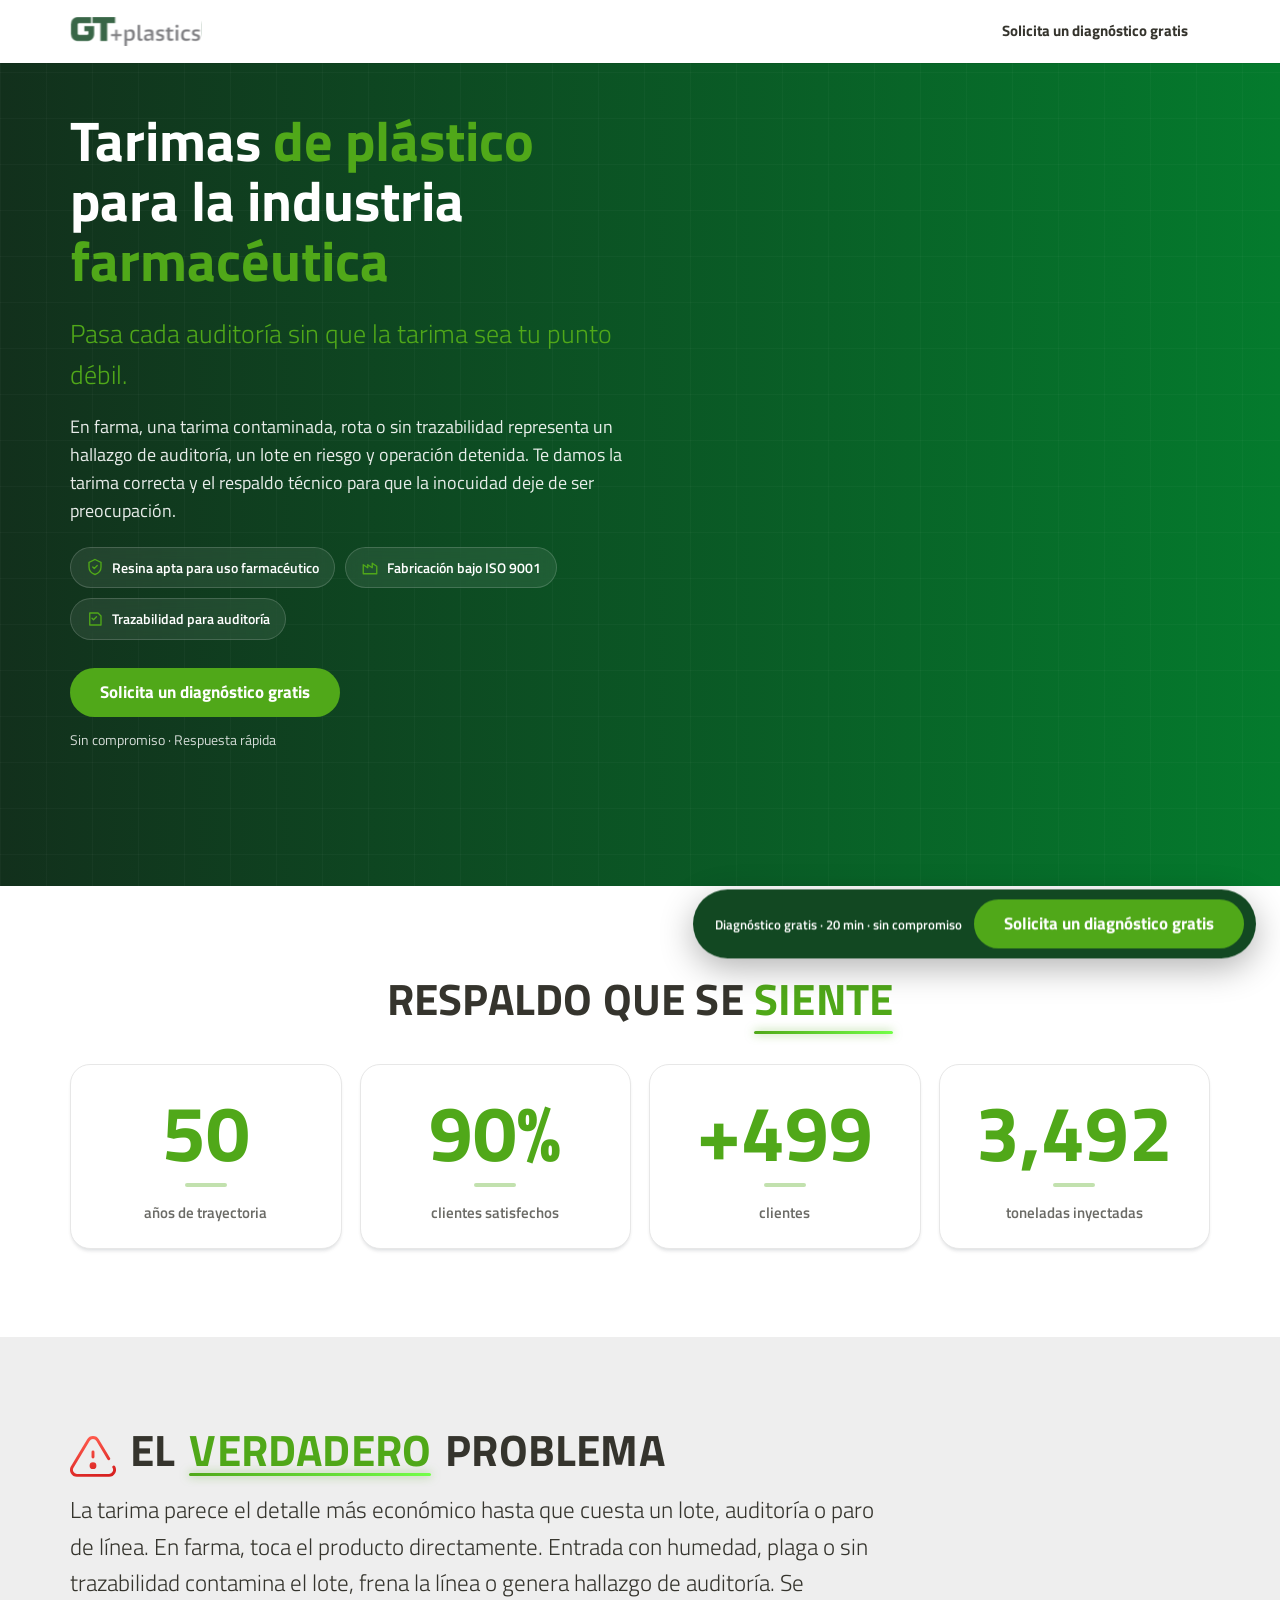
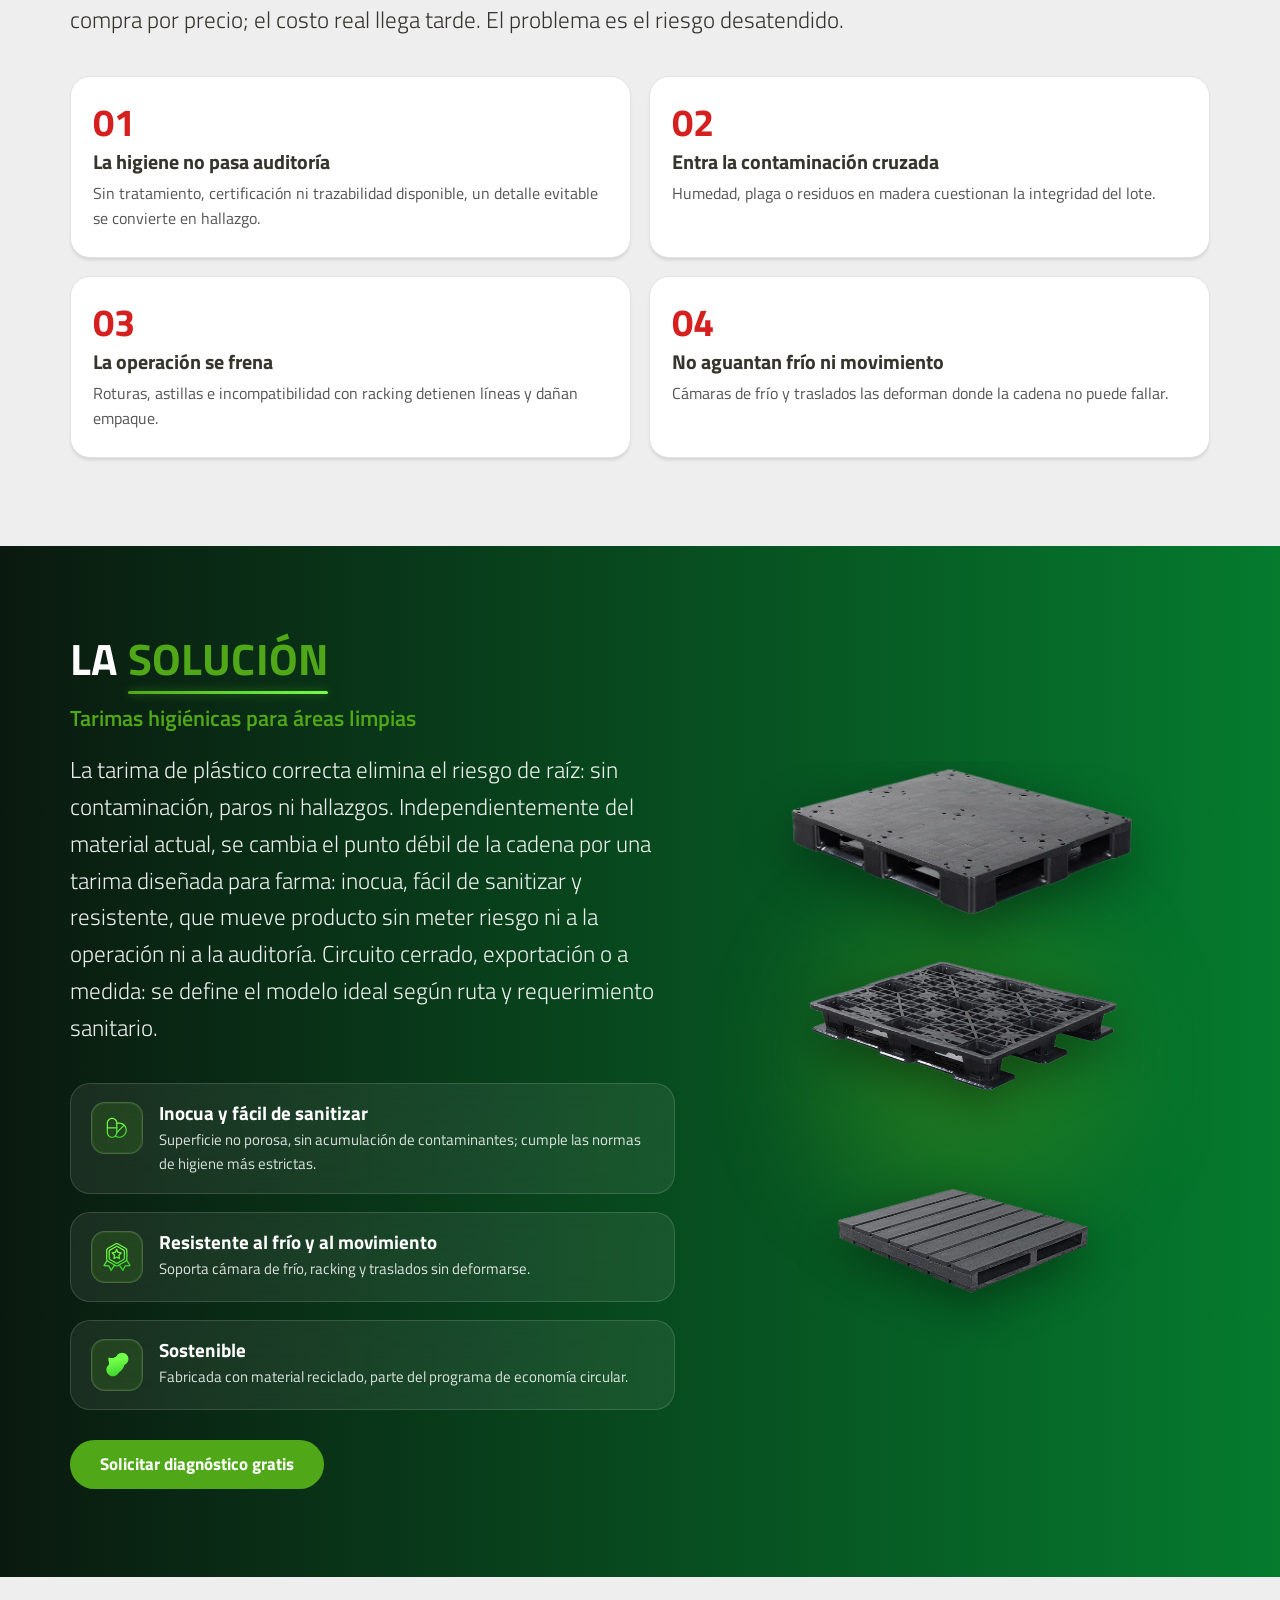
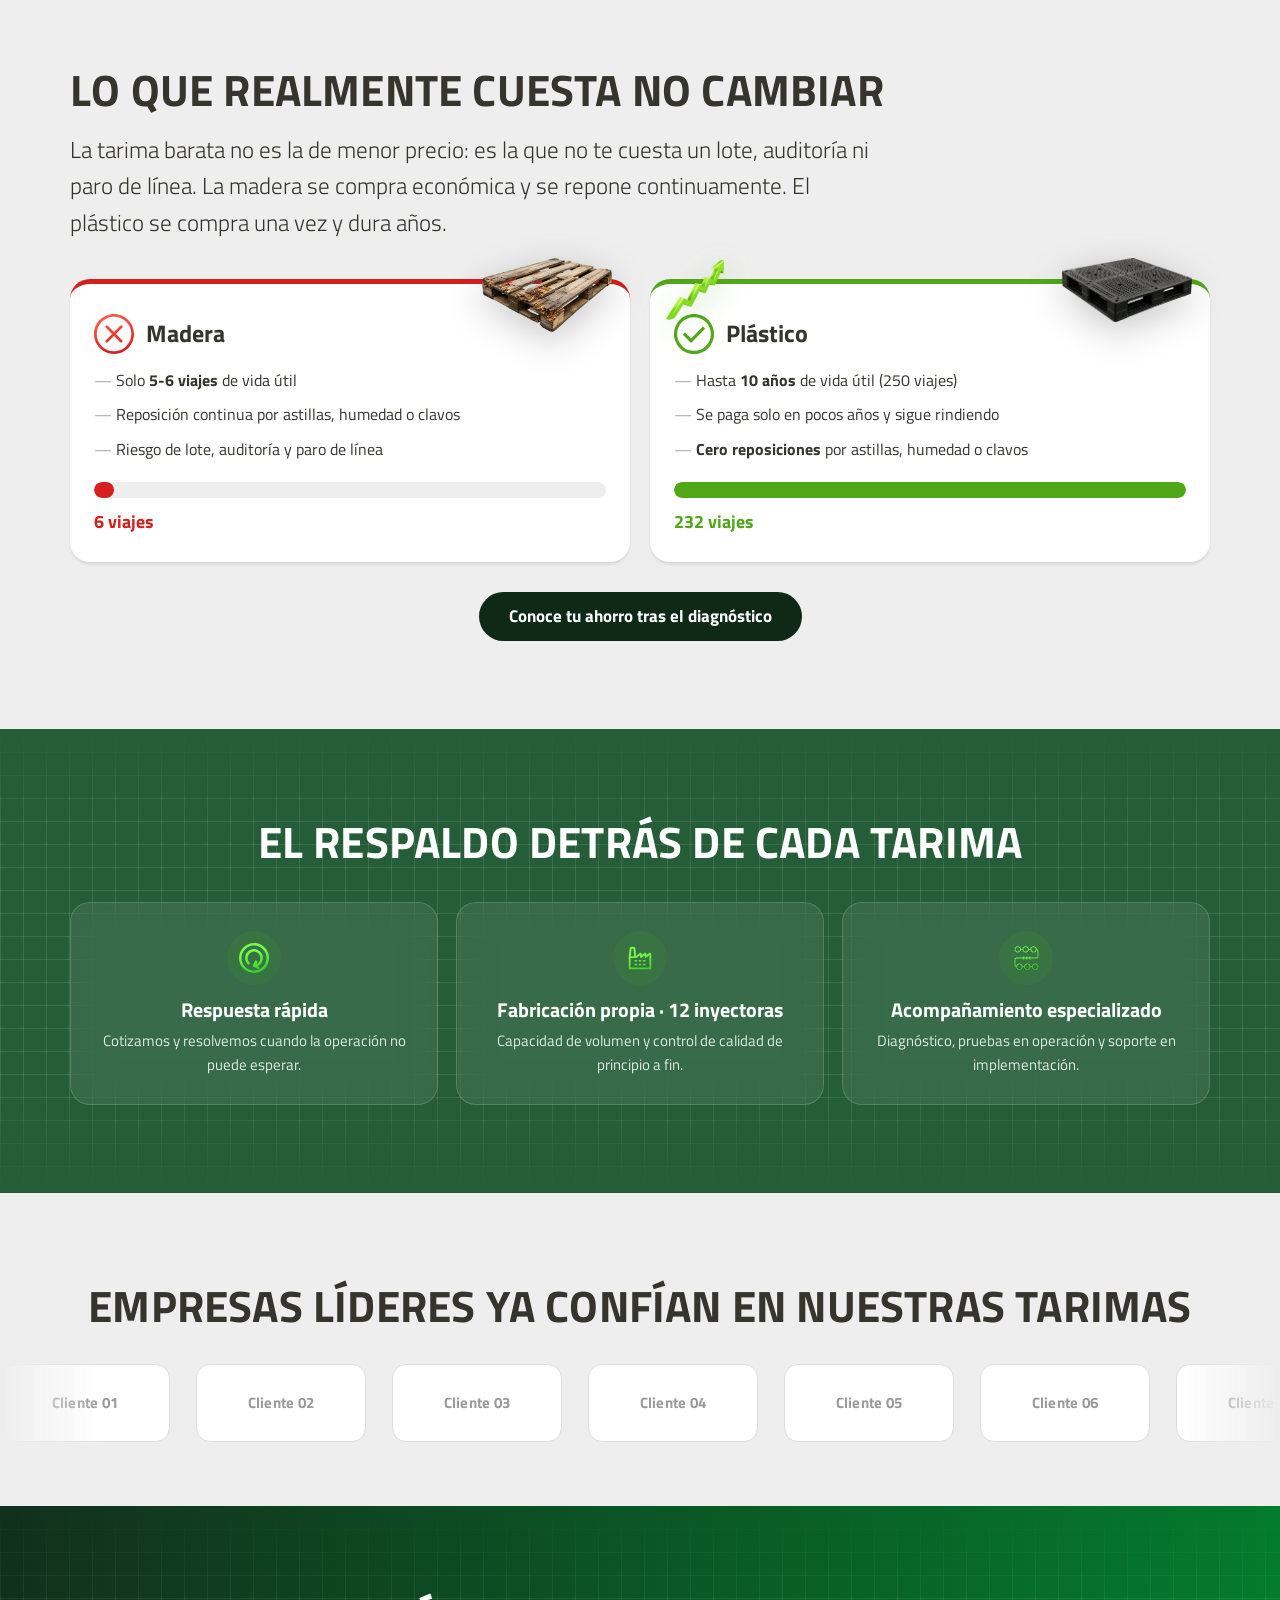
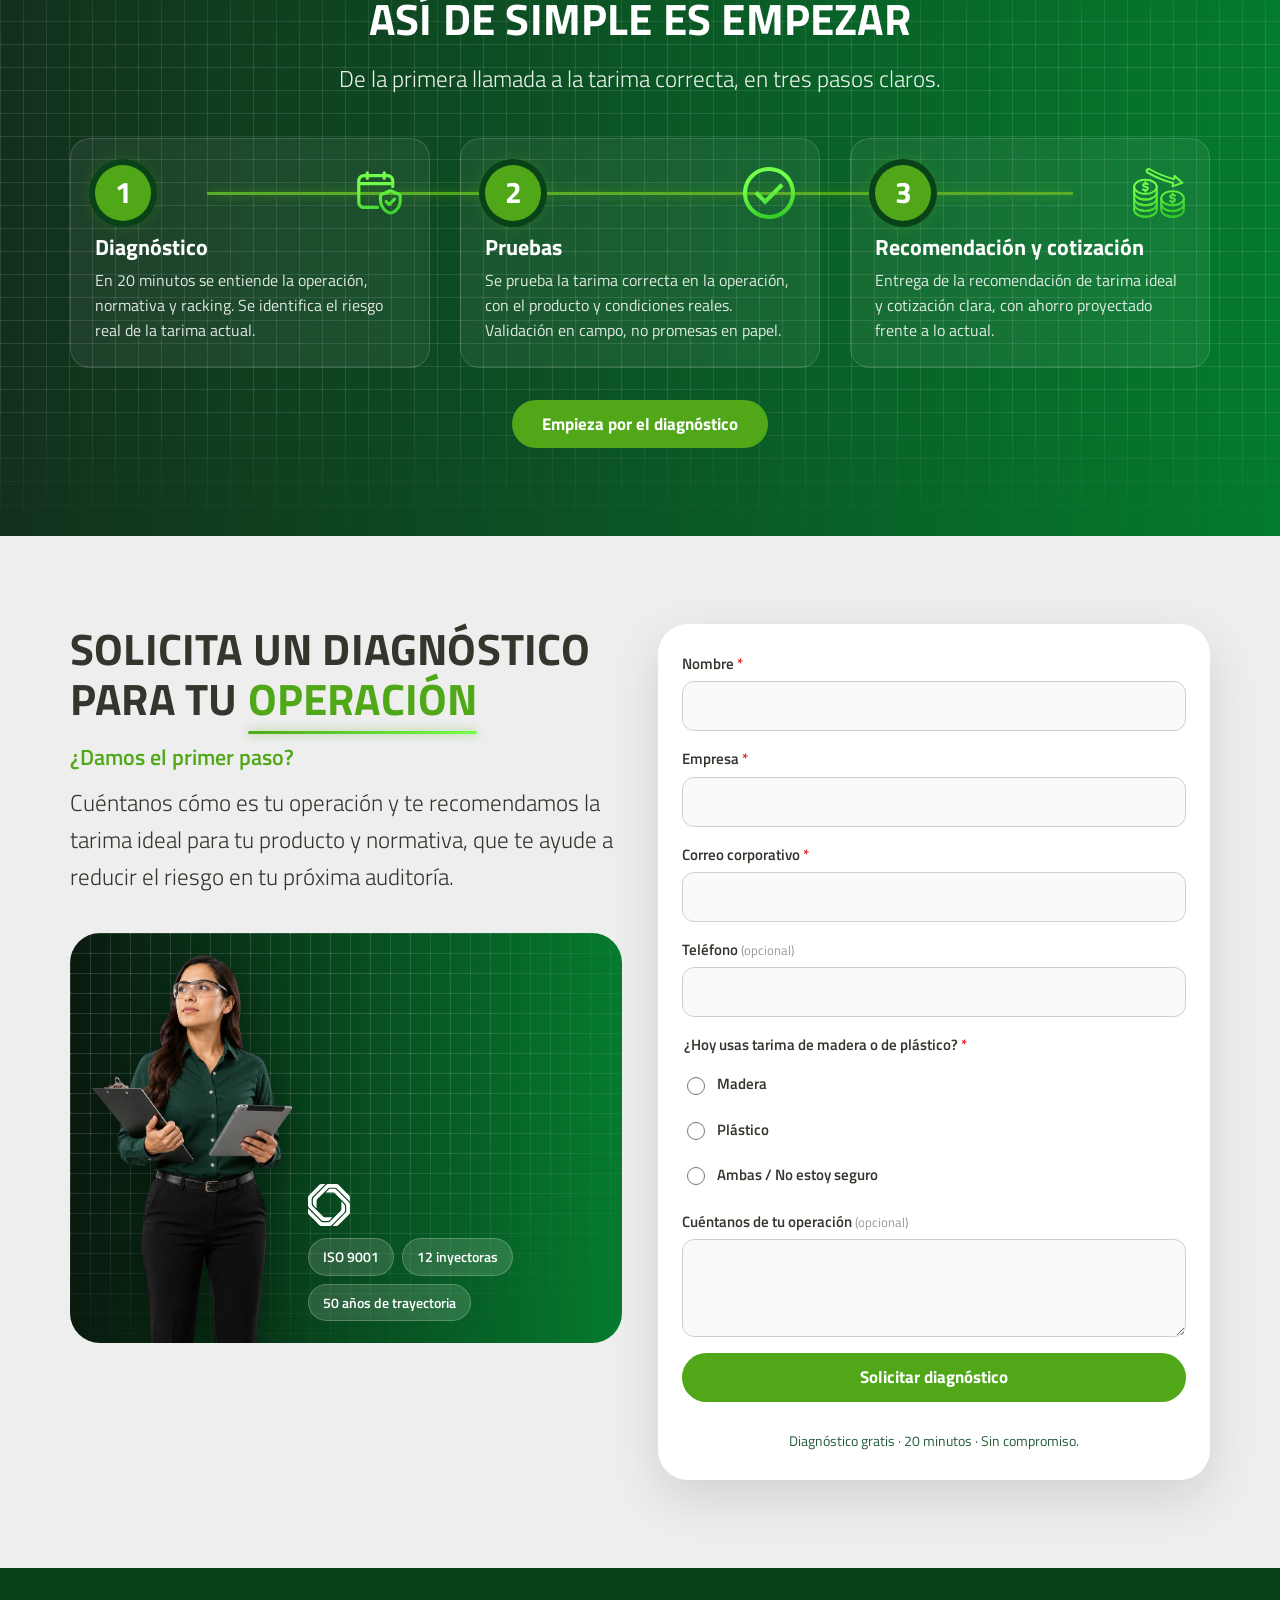
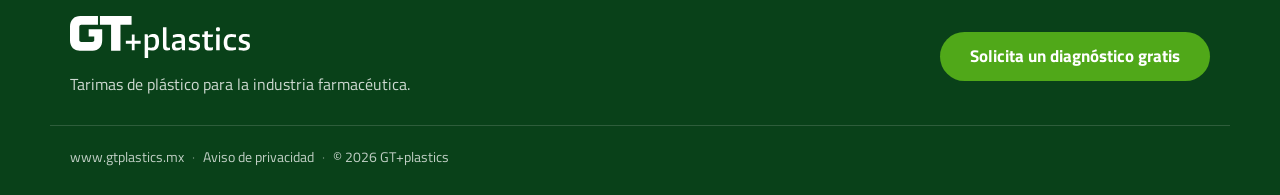
==== commit b9e755de: "Hero estilo banner: foto de escena real con corte diagonal hacia el verde (3 landings) - Reemplaza l" ====
--- a/farma/index.html
+++ b/farma/index.html
@@ -31,8 +31,7 @@
 <link rel="stylesheet" href="assets/styles.css">
 
 <!-- Preload del hero (LCP): persona farma + tarima en composición -->
-<link rel="preload" as="image" href="assets/object-plastic-stack.webp" type="image/webp">
-<link rel="preload" as="image" href="assets/person-pharma.webp" type="image/webp">
+<link rel="preload" as="image" href="assets/hero-scene.webp" type="image/webp">
 
 <!-- Schema JSON-LD: Organization + Service -->
 <script type="application/ld+json">
@@ -109,48 +108,11 @@
       </div>
 
       <div class="hero__visual">
-        <!-- Composición de marca en capas: rejilla + halo verde + persona farma real
-             + tarimas reales 3/4 + tarjetas glass con íconos 3D flotantes. -->
-        <div class="hero-comp reveal-img" role="img" aria-label="Especialista de farma con bata y cofia revisando una tablet junto a tarimas de plástico apiladas, con sellos de inocuidad y auditoría">
-          <span class="hero-comp__grid" aria-hidden="true"></span>
-          <span class="hero-comp__halo" aria-hidden="true"></span>
-
-          <!-- Tarima real (apilada) como apoyo, en 3/4 -->
-          <picture class="hero-comp__tarima" data-parallax="-0.05">
-            <source srcset="assets/object-plastic-stack.webp" type="image/webp">
-            <img src="assets/object-plastic-stack.png"
-                 alt=""
-                 width="320" height="237" decoding="async" fetchpriority="high">
-          </picture>
-
-          <!-- Persona protagonista: operador de farma (bata + cofia) recortado sobre el halo verde -->
-          <figure class="hero-person" data-parallax="0.05">
-            <picture>
-              <source srcset="assets/person-pharma.webp" type="image/webp">
-              <img src="assets/person-pharma.png"
-                   alt="Especialista de farma con bata y cofia revisando una tablet"
-                   width="225" height="440" decoding="async" fetchpriority="high">
-            </picture>
-          </figure>
-
-          <!-- Tarjeta glass: apta para farma / ISO 9001 (escudo 3D) -->
-          <span class="hero-chip hero-chip--farma float">
-            <picture>
-              <source srcset="assets/icon-shield.webp" type="image/webp">
-              <img src="assets/icon-shield.png" alt="" width="38" height="38" aria-hidden="true">
-            </picture>
-            <span class="hero-chip__txt"><b>Apta para farma</b>ISO 9001</span>
-          </span>
-
-          <!-- Tarjeta glass: lista para auditoría (checklist 3D) -->
-          <span class="hero-chip hero-chip--audit float float--delay">
-            <picture>
-              <source srcset="assets/icon-checklist.webp" type="image/webp">
-              <img src="assets/icon-checklist.png" alt="" width="34" height="34" aria-hidden="true">
-            </picture>
-            <span class="hero-chip__txt"><b>Lista para auditoría</b>Trazabilidad</span>
-          </span>
-        </div>
+        <!-- Foto de escena con corte diagonal que se funde en el verde de marca (estilo banner GT) -->
+        <picture class="hero-photo">
+          <source srcset="assets/hero-scene.webp" type="image/webp">
+          <img src="assets/hero-scene.jpg" alt="Sala limpia farmacéutica con tarimas de plástico GT y personal de calidad" width="834" height="1100" decoding="async" fetchpriority="high">
+        </picture>
       </div>
     </div>
   </section>
--- a/farma/assets/styles.css
+++ b/farma/assets/styles.css
@@ -635,4 +635,22 @@
   .hl::after { transition: none; width: 100%; }
   .reveal.is-in .hl { animation: none; }
   [data-parallax] { transform: none !important; }
-}
+  .hero-photo { -webkit-mask: none !important; mask: none !important; }
+}
+
+/* ===== Hero estilo banner: foto de escena con corte diagonal hacia el verde de marca ===== */
+.hero__visual { position: relative; }
+.hero-photo { display: block; position: relative; overflow: hidden; height: 300px; }
+.hero-photo img { width: 100%; height: 100%; object-fit: cover; object-position: center; display: block; }
+/* Overlay verde que funde la foto en el fondo de marca (móvil: por arriba) */
+.hero__visual::after {
+  content: ""; position: absolute; inset: 0; pointer-events: none; z-index: 2;
+  background: linear-gradient(180deg, #0c2a17 0%, rgba(12,42,23,0) 32%);
+}
+@media (min-width: 880px) {
+  .hero-photo { position: absolute; inset: 0; height: auto; }
+  /* Corte diagonal estilo banner: verde a la izquierda fundiéndose en la foto */
+  .hero__visual::after {
+    background: linear-gradient(100deg, #0c2a17 3%, rgba(12,42,23,.55) 22%, rgba(12,42,23,0) 46%);
+  }
+}
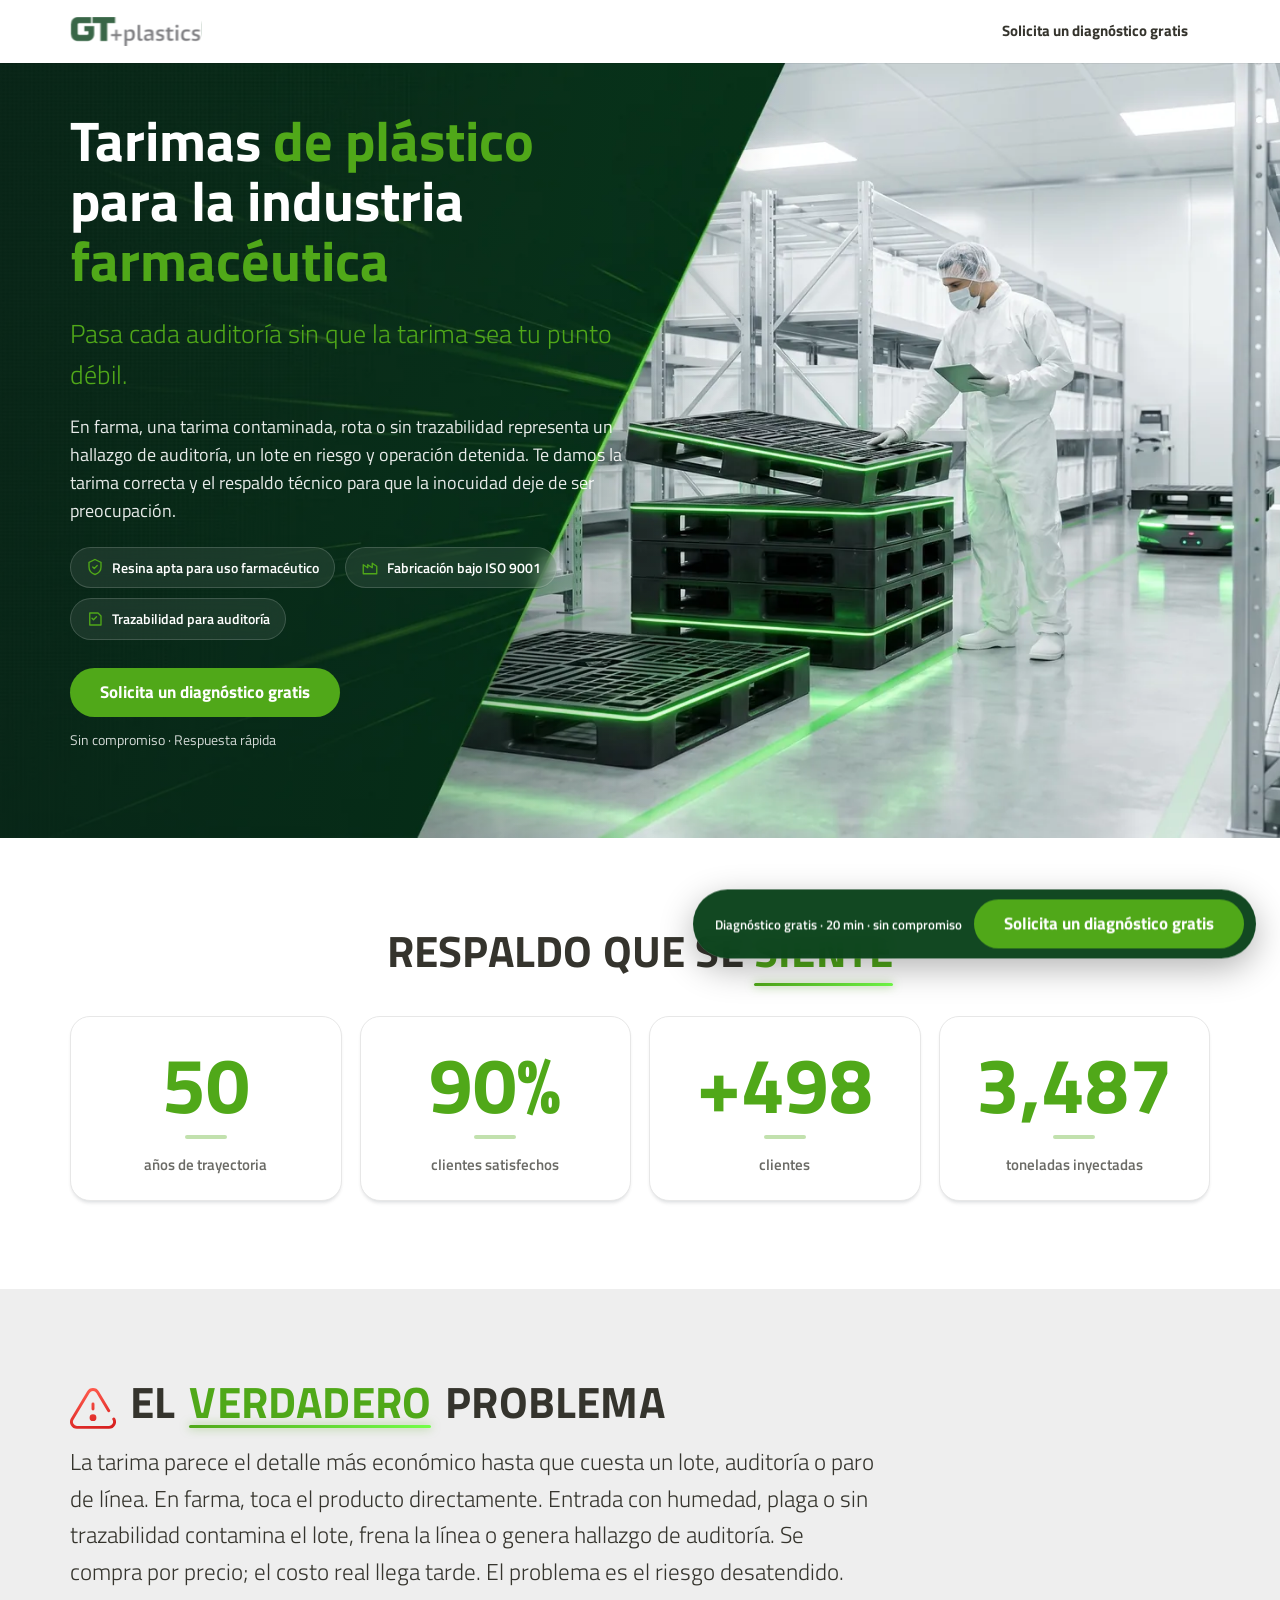
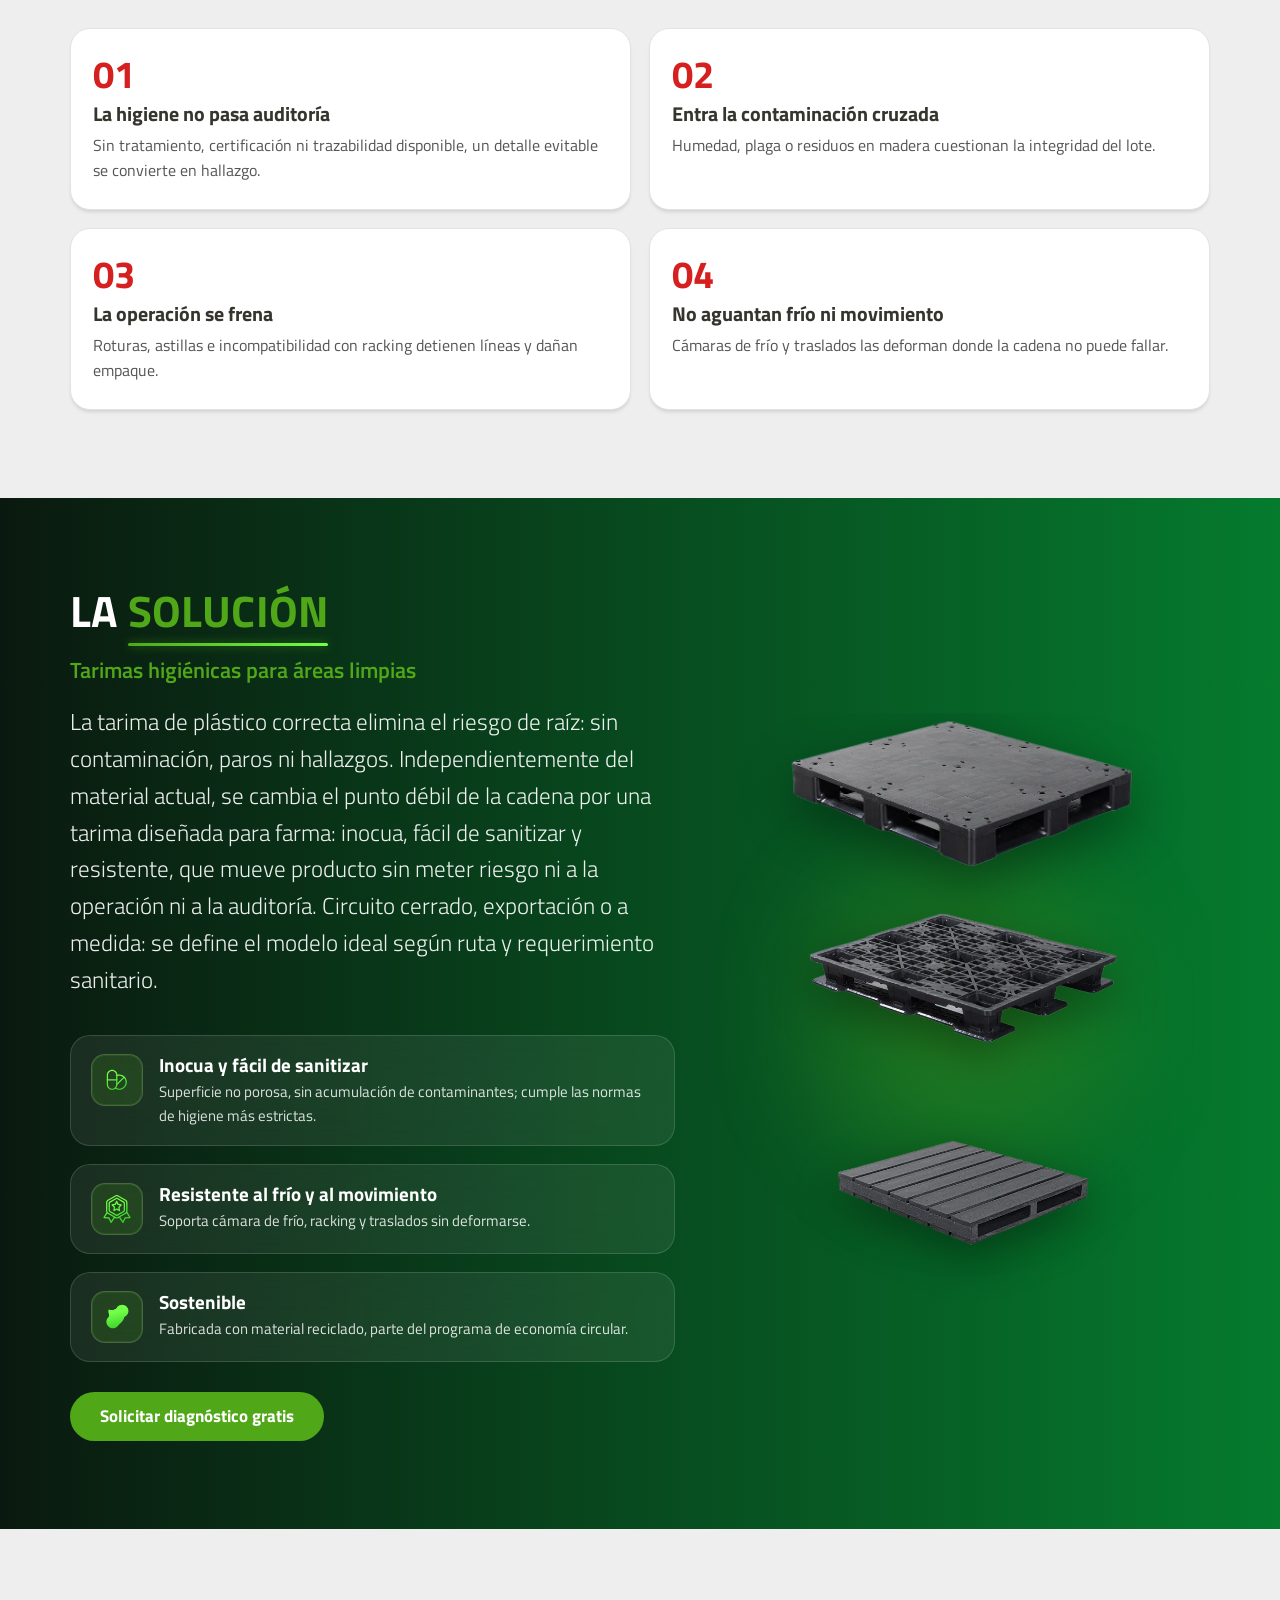
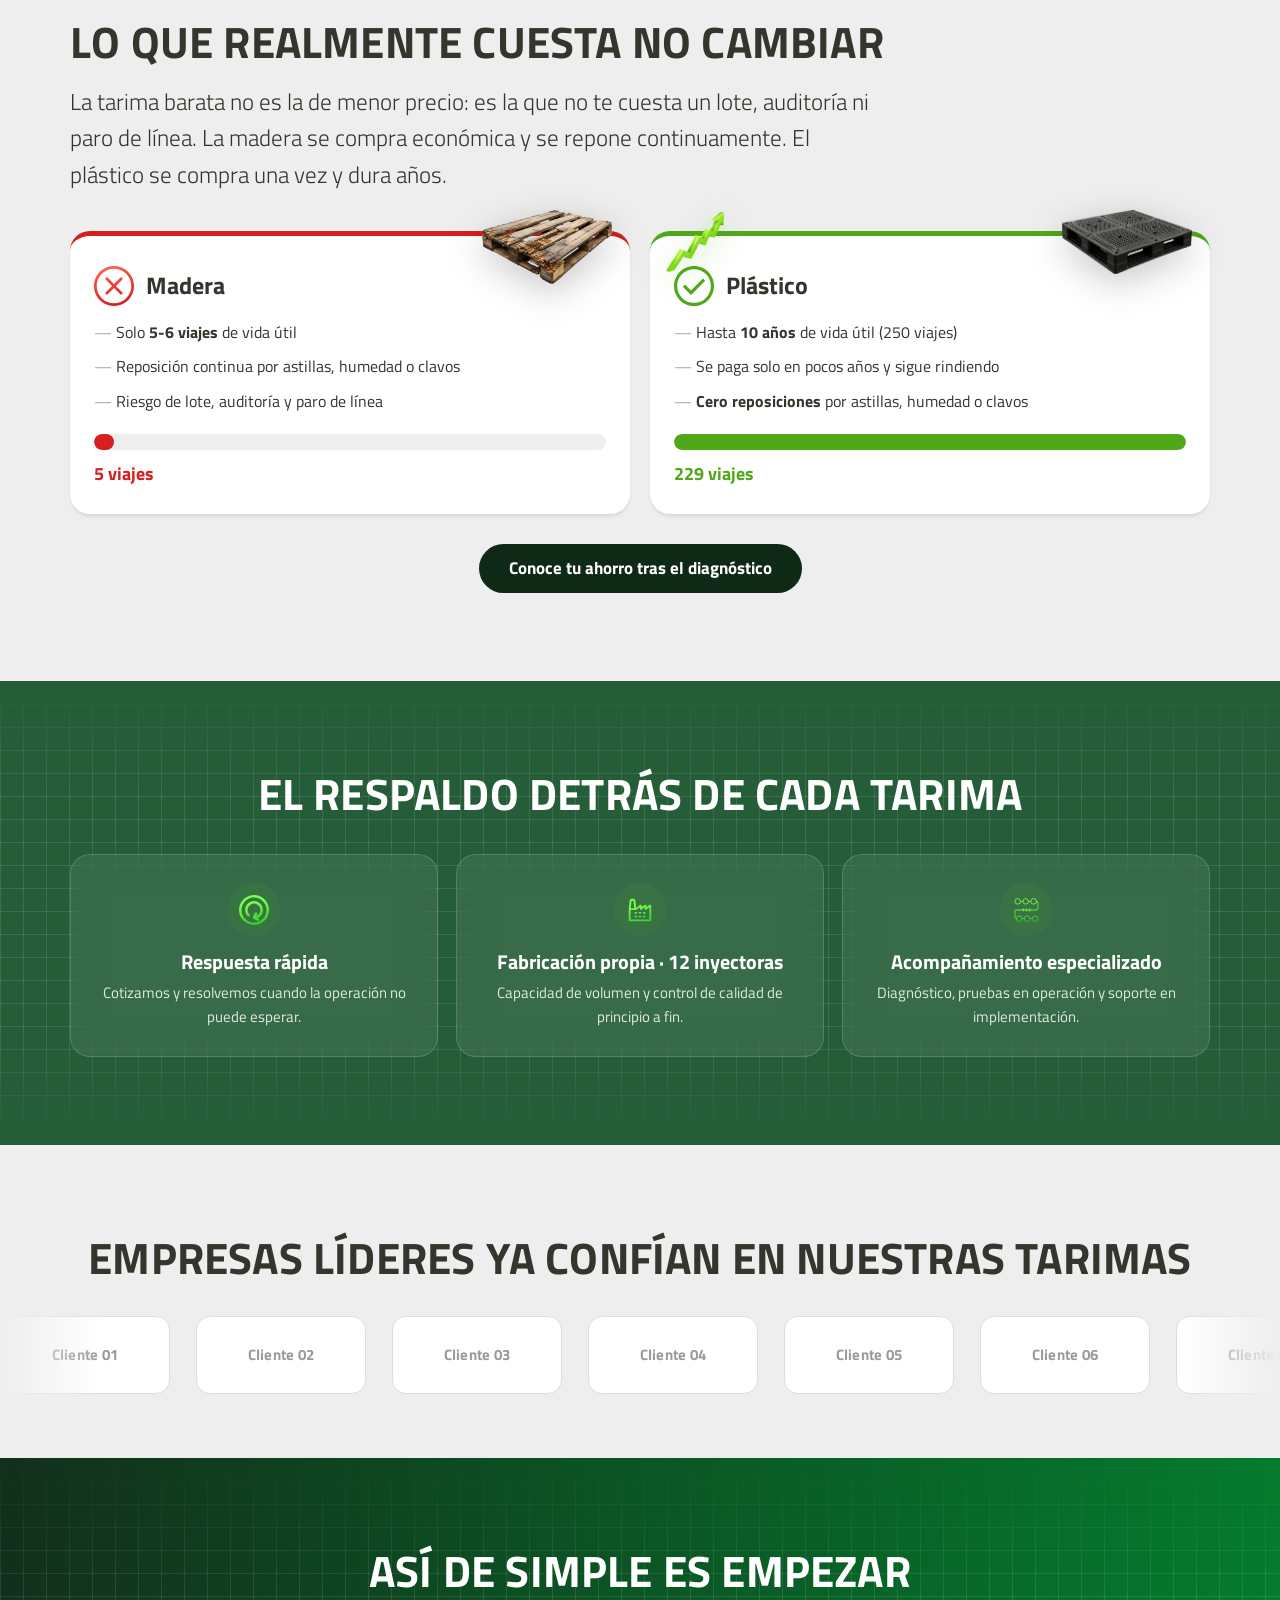
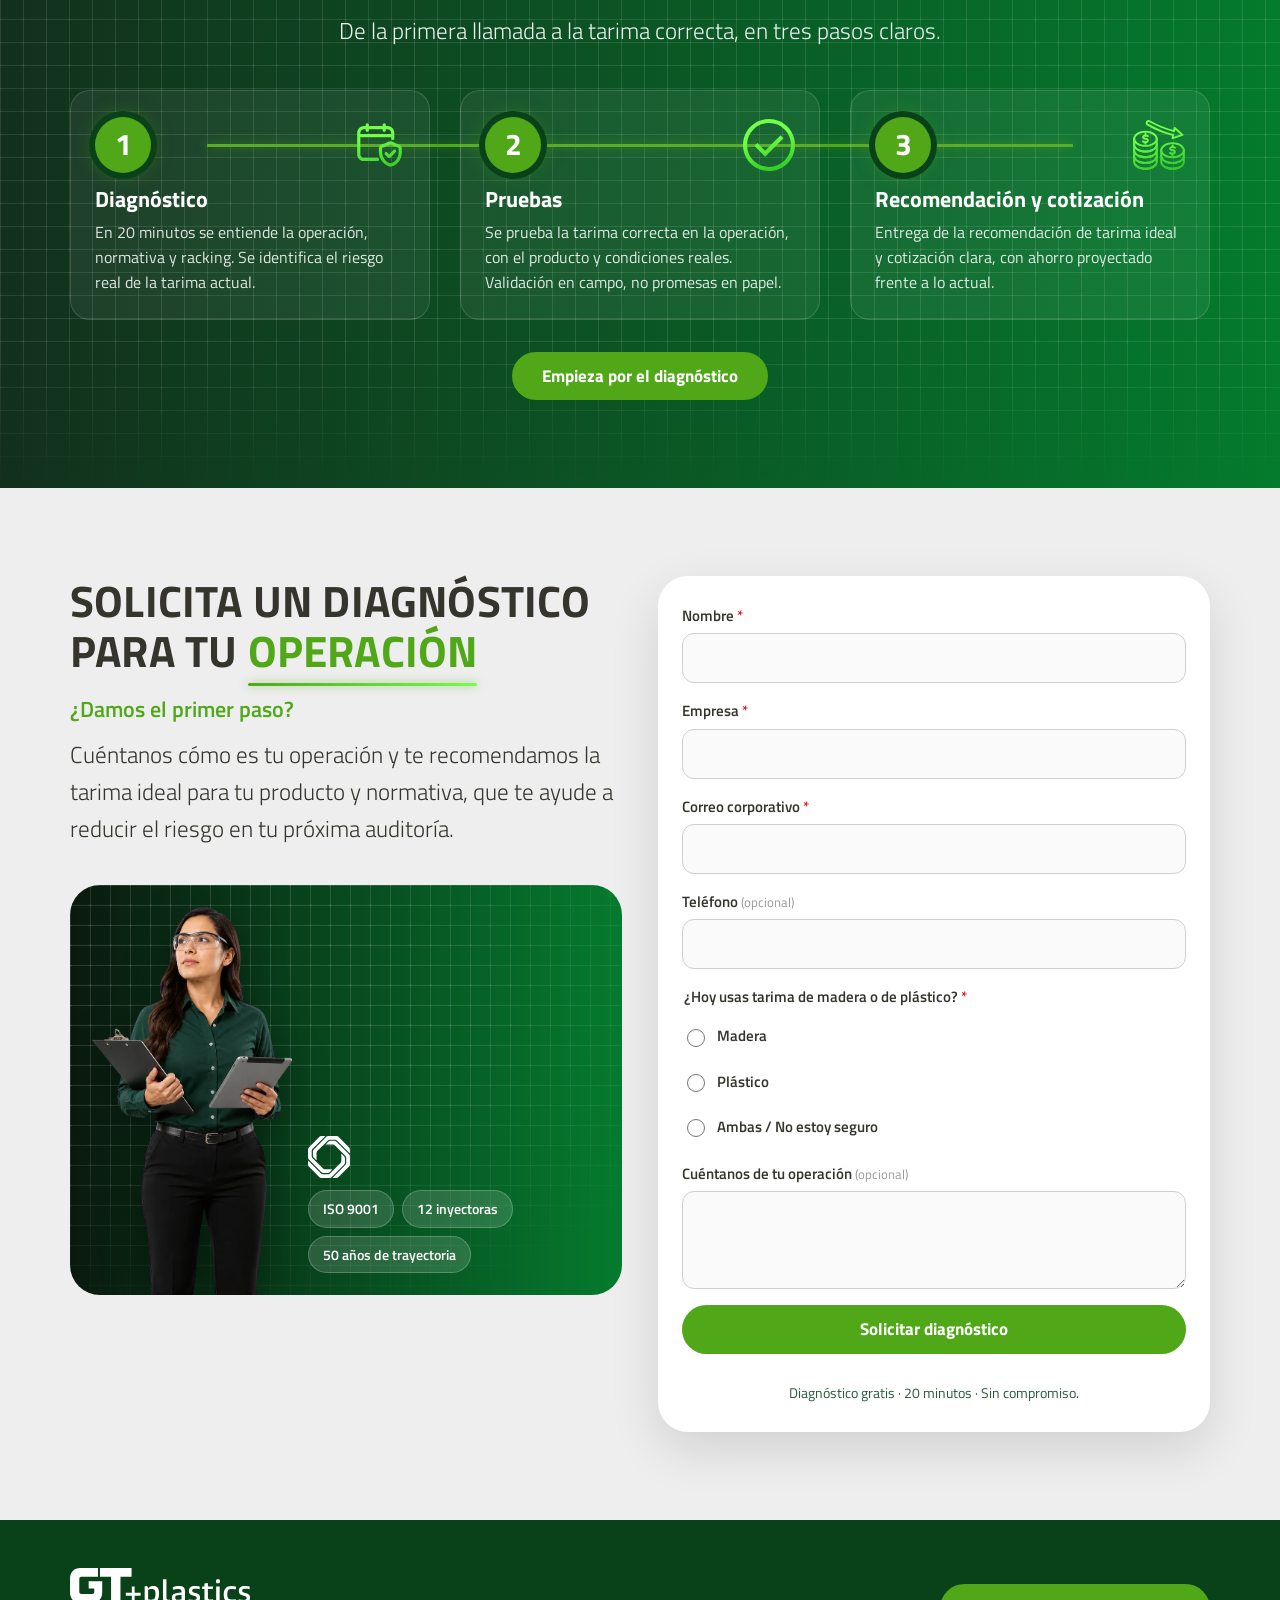
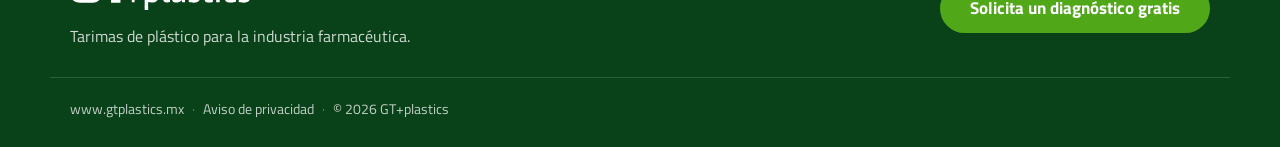
==== commit 0d83c846: "Heroes: banners generados con Kie (nano-banana-pro) full-bleed con corte diagonal y elementos GT - I" ====
--- a/farma/index.html
+++ b/farma/index.html
@@ -31,7 +31,7 @@
 <link rel="stylesheet" href="assets/styles.css">
 
 <!-- Preload del hero (LCP): persona farma + tarima en composición -->
-<link rel="preload" as="image" href="assets/hero-scene.webp" type="image/webp">
+<link rel="preload" as="image" href="assets/hero-banner.webp" type="image/webp">
 
 <!-- Schema JSON-LD: Organization + Service -->
 <script type="application/ld+json">
@@ -71,7 +71,11 @@
 
   <!-- ===================== 1. HERO (Attention) — OSCURO ===================== -->
   <section class="hero section--dark" id="hero">
-    <div class="hero__bg" aria-hidden="true"></div>
+    <picture class="hero__bgphoto">
+      <source srcset="assets/hero-banner.webp" type="image/webp">
+      <img src="assets/hero-banner.jpg" alt="Tarimas de plástico GT en una sala limpia farmacéutica" decoding="async" fetchpriority="high">
+    </picture>
+    <span class="hero__scrim" aria-hidden="true"></span>
     <div class="container hero__grid">
       <div class="hero__copy reveal">
         <!-- H1 semántico con keyword completa; display resalta FARMACÉUTICA -->
@@ -107,13 +111,6 @@
         </div>
       </div>
 
-      <div class="hero__visual">
-        <!-- Foto de escena con corte diagonal que se funde en el verde de marca (estilo banner GT) -->
-        <picture class="hero-photo">
-          <source srcset="assets/hero-scene.webp" type="image/webp">
-          <img src="assets/hero-scene.jpg" alt="Sala limpia farmacéutica con tarimas de plástico GT y personal de calidad" width="834" height="1100" decoding="async" fetchpriority="high">
-        </picture>
-      </div>
     </div>
   </section>
 
--- a/farma/assets/styles.css
+++ b/farma/assets/styles.css
@@ -638,19 +638,14 @@
   .hero-photo { -webkit-mask: none !important; mask: none !important; }
 }
 
-/* ===== Hero estilo banner: foto de escena con corte diagonal hacia el verde de marca ===== */
-.hero__visual { position: relative; }
-.hero-photo { display: block; position: relative; overflow: hidden; height: 300px; }
-.hero-photo img { width: 100%; height: 100%; object-fit: cover; object-position: center; display: block; }
-/* Overlay verde que funde la foto en el fondo de marca (móvil: por arriba) */
-.hero__visual::after {
-  content: ""; position: absolute; inset: 0; pointer-events: none; z-index: 2;
-  background: linear-gradient(180deg, #0c2a17 0%, rgba(12,42,23,0) 32%);
-}
-@media (min-width: 880px) {
-  .hero-photo { position: absolute; inset: 0; height: auto; }
-  /* Corte diagonal estilo banner: verde a la izquierda fundiéndose en la foto */
-  .hero__visual::after {
-    background: linear-gradient(100deg, #0c2a17 3%, rgba(12,42,23,.55) 22%, rgba(12,42,23,0) 46%);
-  }
-}
+/* ===== Hero con banner GT generado (imagen full-bleed; el verde del banner queda a la izquierda para el copy) ===== */
+.hero { position: relative; overflow: hidden; }
+.hero__bgphoto { position: absolute; inset: 0; z-index: 0; display: block; }
+.hero__bgphoto img { width: 100%; height: 100%; object-fit: cover; object-position: center; display: block; }
+.hero__scrim { position: absolute; inset: 0; z-index: 1; pointer-events: none;
+  background: linear-gradient(100deg, rgba(9,33,23,.82) 0%, rgba(9,33,23,.42) 32%, rgba(9,33,23,0) 56%); }
+.hero .hero__grid { position: relative; z-index: 2; }
+@media (max-width: 879px) {
+  .hero__bgphoto img { object-position: 72% center; }
+  .hero__scrim { background: linear-gradient(180deg, rgba(9,33,23,.93) 0%, rgba(9,33,23,.66) 52%, rgba(9,33,23,.42) 100%); }
+}
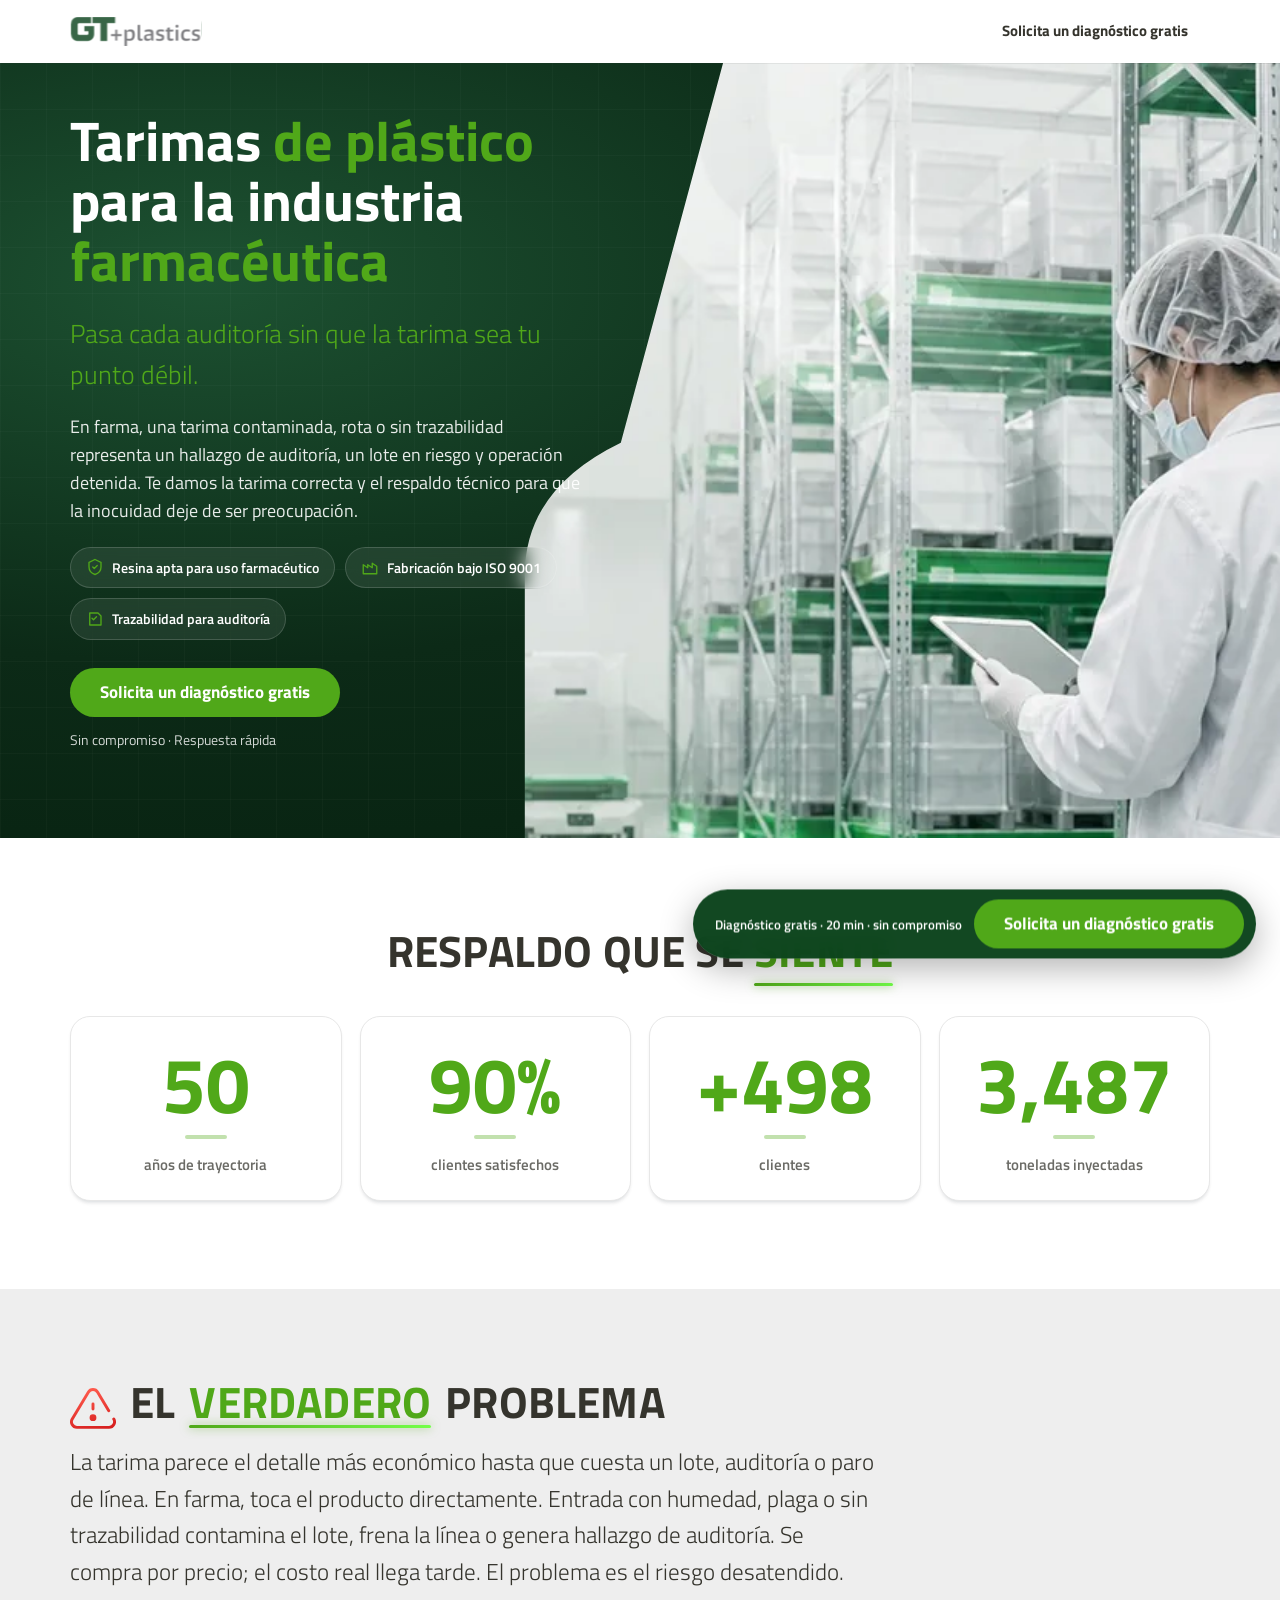
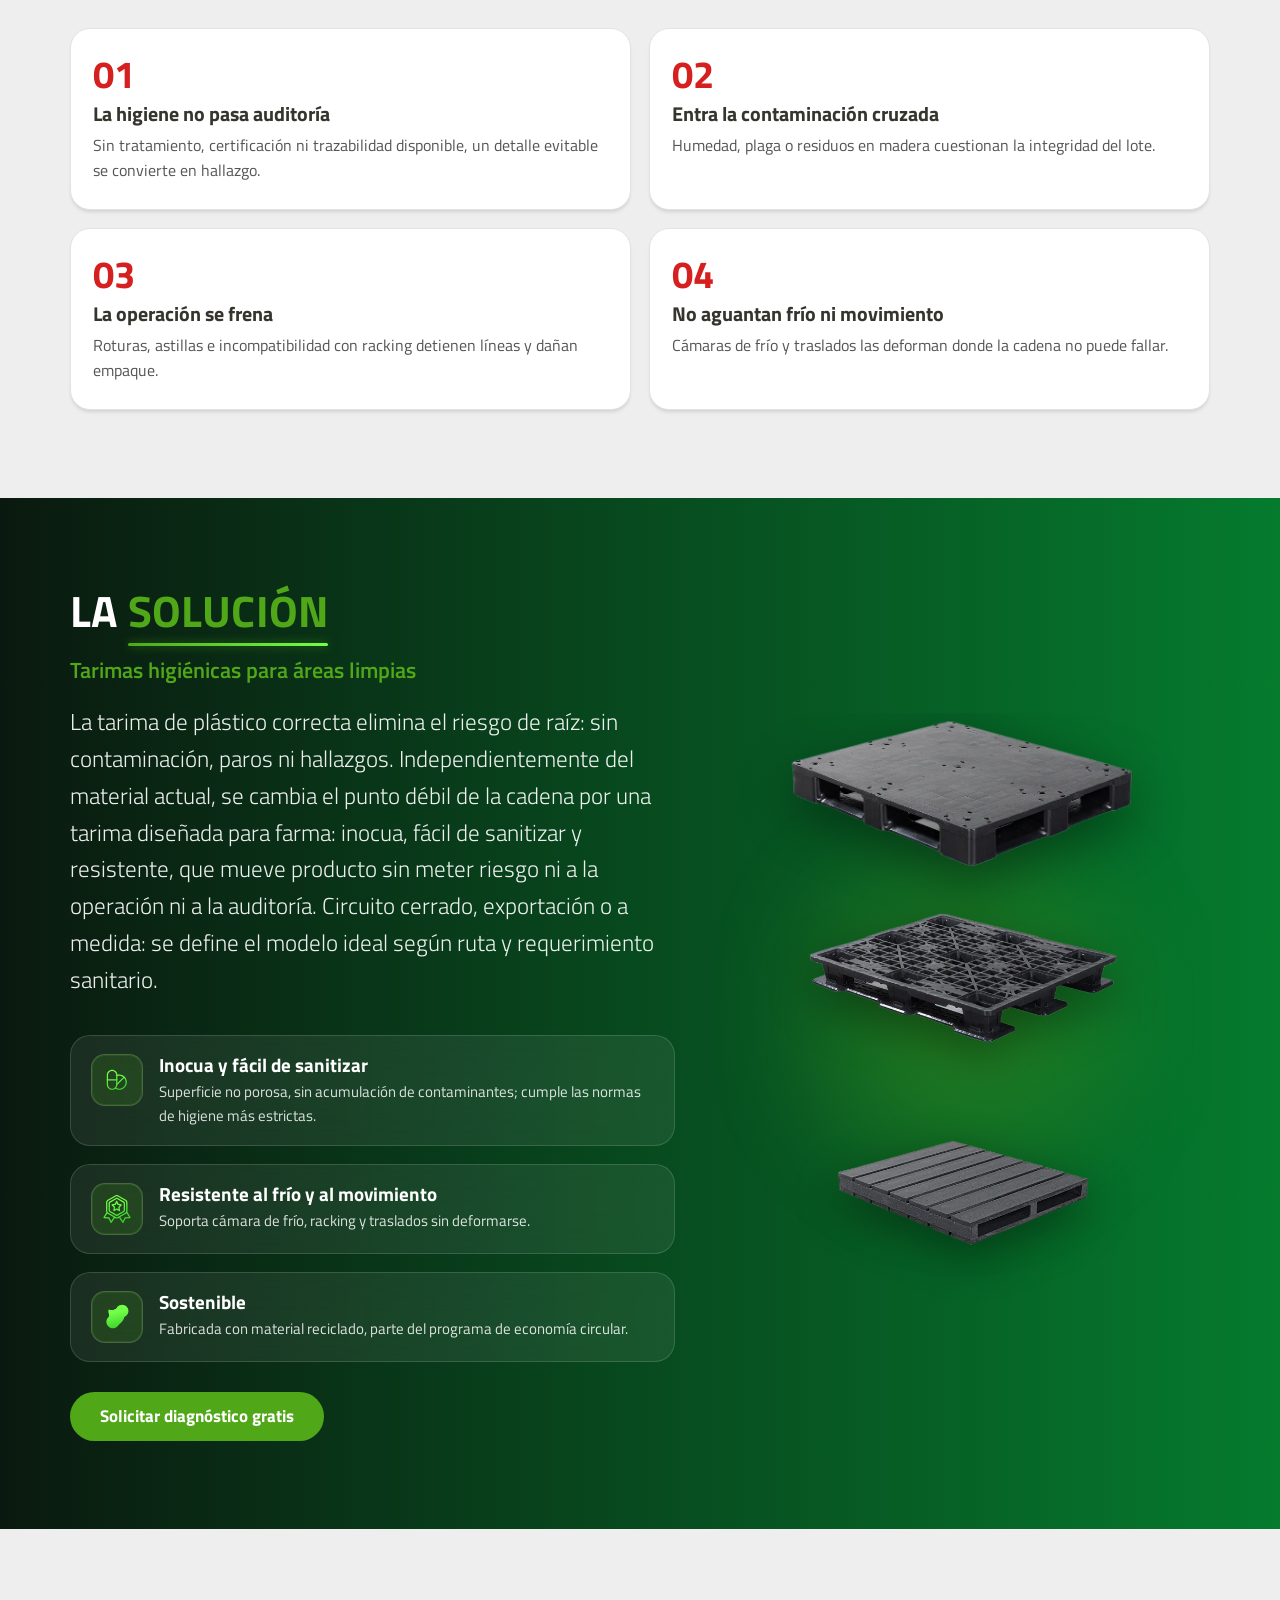
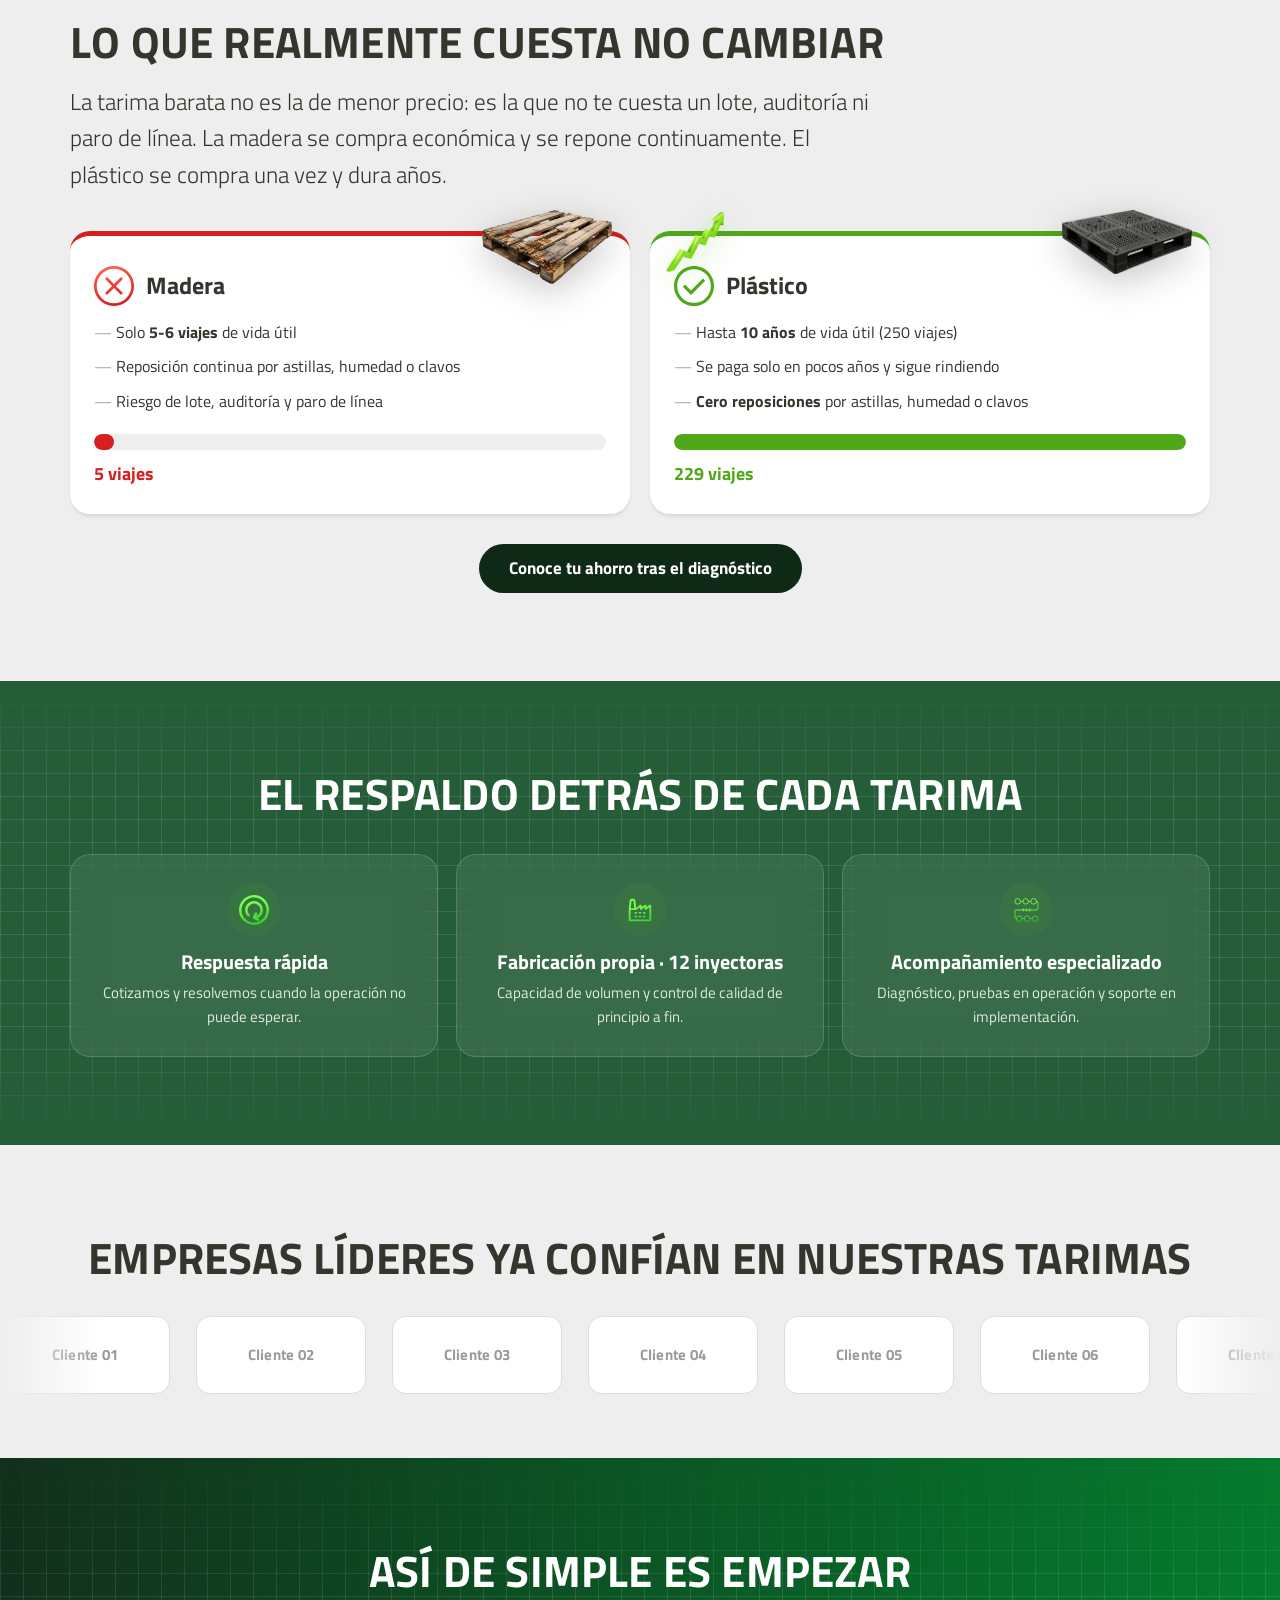
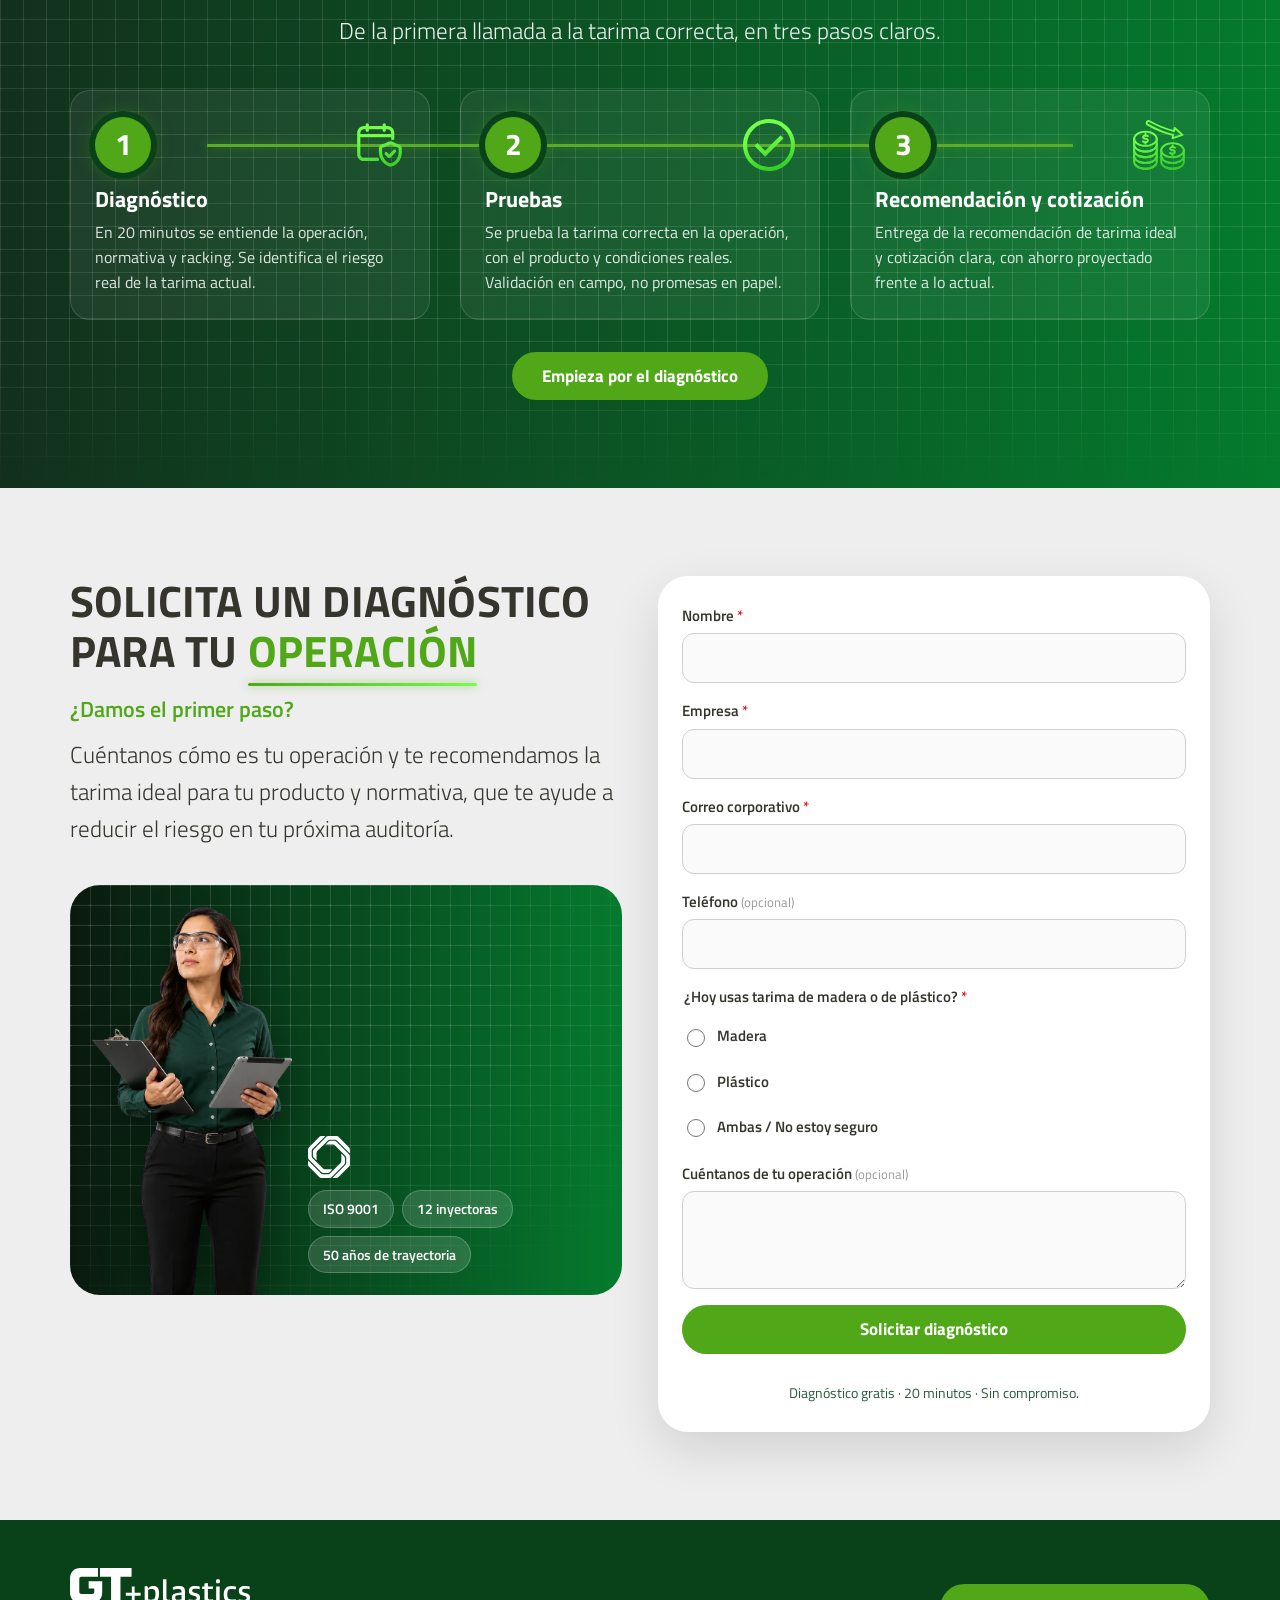
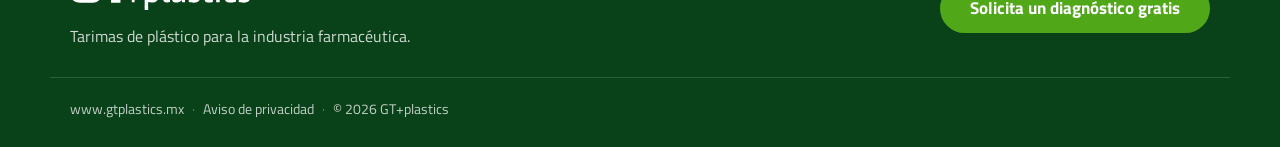
==== commit df51cc88: "Hero: corte GT exacto (diagonal→redondeo→vertical) con clip-path SVG + escenas limpias - Reemplaza e" ====
--- a/farma/index.html
+++ b/farma/index.html
@@ -31,7 +31,7 @@
 <link rel="stylesheet" href="assets/styles.css">
 
 <!-- Preload del hero (LCP): persona farma + tarima en composición -->
-<link rel="preload" as="image" href="assets/hero-banner.webp" type="image/webp">
+<link rel="preload" as="image" href="assets/hero-scene.webp" type="image/webp">
 
 <!-- Schema JSON-LD: Organization + Service -->
 <script type="application/ld+json">
@@ -71,9 +71,15 @@
 
   <!-- ===================== 1. HERO (Attention) — OSCURO ===================== -->
   <section class="hero section--dark" id="hero">
+    <span class="hero__grid-tex" aria-hidden="true"></span>
+    <svg class="hero__clipdef" width="0" height="0" aria-hidden="true"><defs>
+      <clipPath id="heroCut" clipPathUnits="objectBoundingBox">
+        <path d="M0.565,0 L1,0 L1,1 L0.41,1 L0.41,0.66 Q0.41,0.55 0.485,0.49 Z"/>
+      </clipPath>
+    </defs></svg>
     <picture class="hero__bgphoto">
-      <source srcset="assets/hero-banner.webp" type="image/webp">
-      <img src="assets/hero-banner.jpg" alt="Tarimas de plástico GT en una sala limpia farmacéutica" decoding="async" fetchpriority="high">
+      <source srcset="assets/hero-scene.webp" type="image/webp">
+      <img src="assets/hero-scene.jpg" alt="Sala limpia farmacéutica con tarimas de plástico GT y personal de calidad" decoding="async" fetchpriority="high">
     </picture>
     <span class="hero__scrim" aria-hidden="true"></span>
     <div class="container hero__grid">
--- a/farma/assets/styles.css
+++ b/farma/assets/styles.css
@@ -638,14 +638,27 @@
   .hero-photo { -webkit-mask: none !important; mask: none !important; }
 }
 
-/* ===== Hero con banner GT generado (imagen full-bleed; el verde del banner queda a la izquierda para el copy) ===== */
-.hero { position: relative; overflow: hidden; }
-.hero__bgphoto { position: absolute; inset: 0; z-index: 0; display: block; }
+/* ===== Hero con corte GT (foto de escena recortada con la forma del banner: diagonal → redondeo → vertical) ===== */
+.hero { position: relative; overflow: hidden;
+  background: radial-gradient(120% 95% at 16% 28%, #1d5232 0%, #0c2a17 52%, #06200f 100%); }
+.hero__clipdef { position: absolute; }
+.hero__grid-tex { position: absolute; inset: 0; z-index: 0; pointer-events: none; opacity: .42;
+  background-image: linear-gradient(rgba(255,255,255,.06) 1px, transparent 1px), linear-gradient(90deg, rgba(255,255,255,.06) 1px, transparent 1px);
+  background-size: 46px 46px; }
+.hero__bgphoto { position: absolute; inset: 0; z-index: 1; display: block; }
 .hero__bgphoto img { width: 100%; height: 100%; object-fit: cover; object-position: center; display: block; }
-.hero__scrim { position: absolute; inset: 0; z-index: 1; pointer-events: none;
-  background: linear-gradient(100deg, rgba(9,33,23,.82) 0%, rgba(9,33,23,.42) 32%, rgba(9,33,23,0) 56%); }
-.hero .hero__grid { position: relative; z-index: 2; }
+.hero__scrim { display: none; }
+.hero .hero__grid { position: relative; z-index: 3; }
+.hero__copy { max-width: min(540px, 40vw); }
+/* Forma del corte solo en desktop (la foto ocupa el lado derecho con la silueta GT) */
+@media (min-width: 880px) {
+  .hero__bgphoto { -webkit-clip-path: url(#heroCut); clip-path: url(#heroCut); }
+}
+/* En móvil: foto full-bleed con scrim verde para el texto (sin recorte) */
 @media (max-width: 879px) {
-  .hero__bgphoto img { object-position: 72% center; }
-  .hero__scrim { background: linear-gradient(180deg, rgba(9,33,23,.93) 0%, rgba(9,33,23,.66) 52%, rgba(9,33,23,.42) 100%); }
-}
+  .hero__grid-tex { display: none; }
+  .hero__bgphoto img { object-position: 70% center; }
+  .hero__scrim { display: block; position: absolute; inset: 0; z-index: 2; pointer-events: none;
+    background: linear-gradient(180deg, rgba(9,33,23,.93) 0%, rgba(9,33,23,.66) 52%, rgba(9,33,23,.42) 100%); }
+  .hero__copy { max-width: none; }
+}
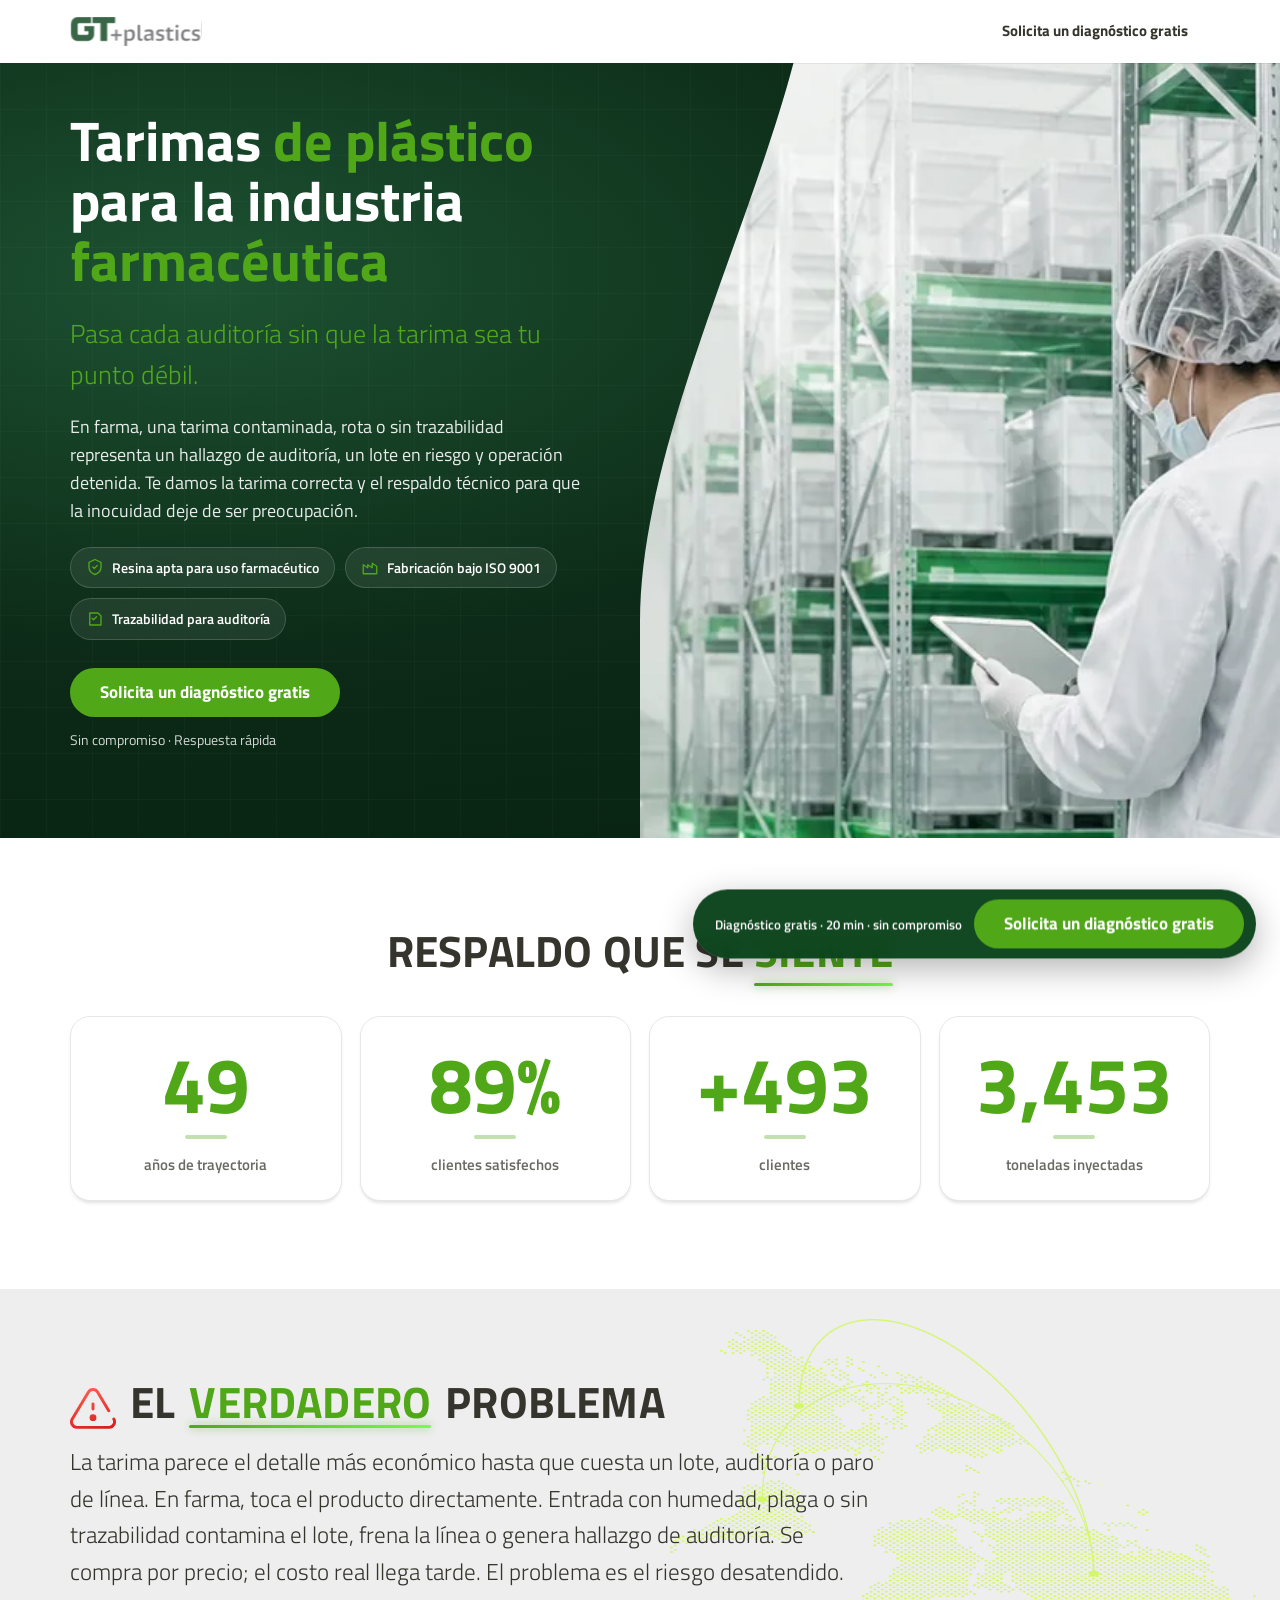
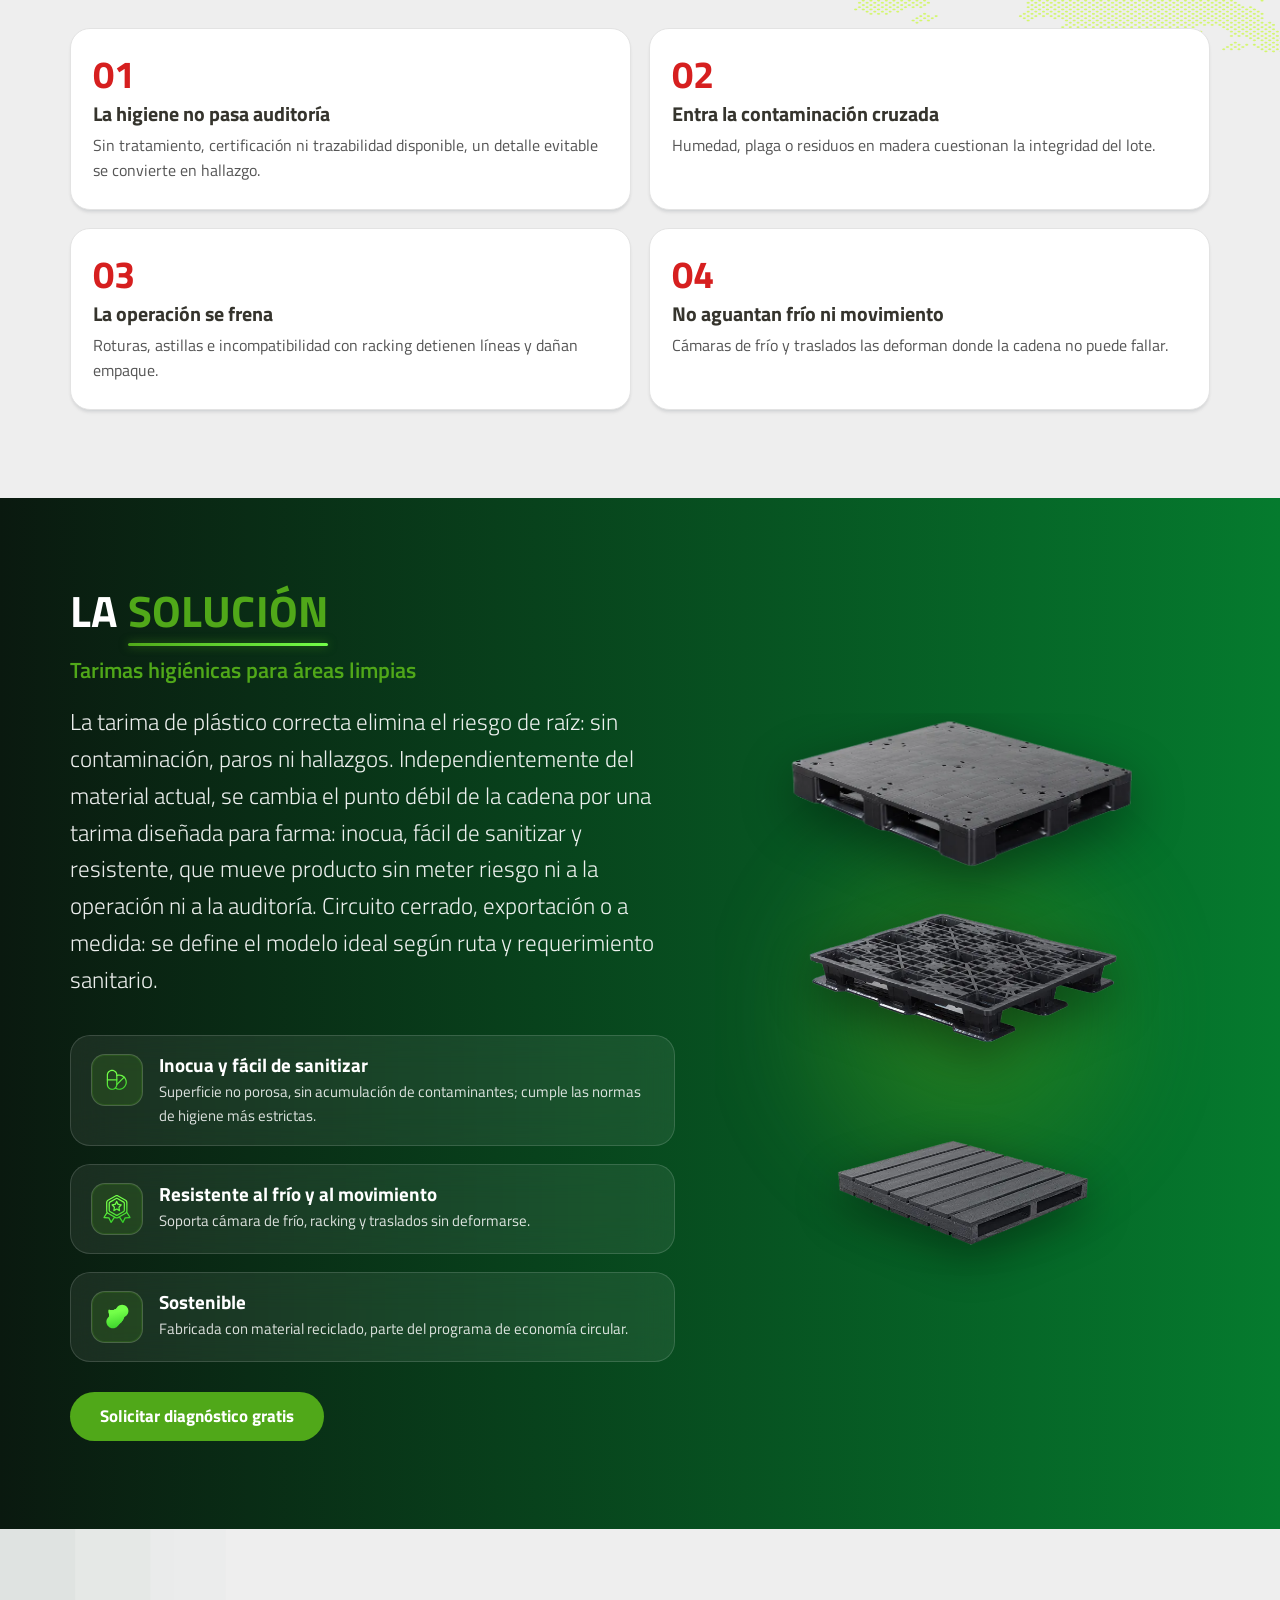
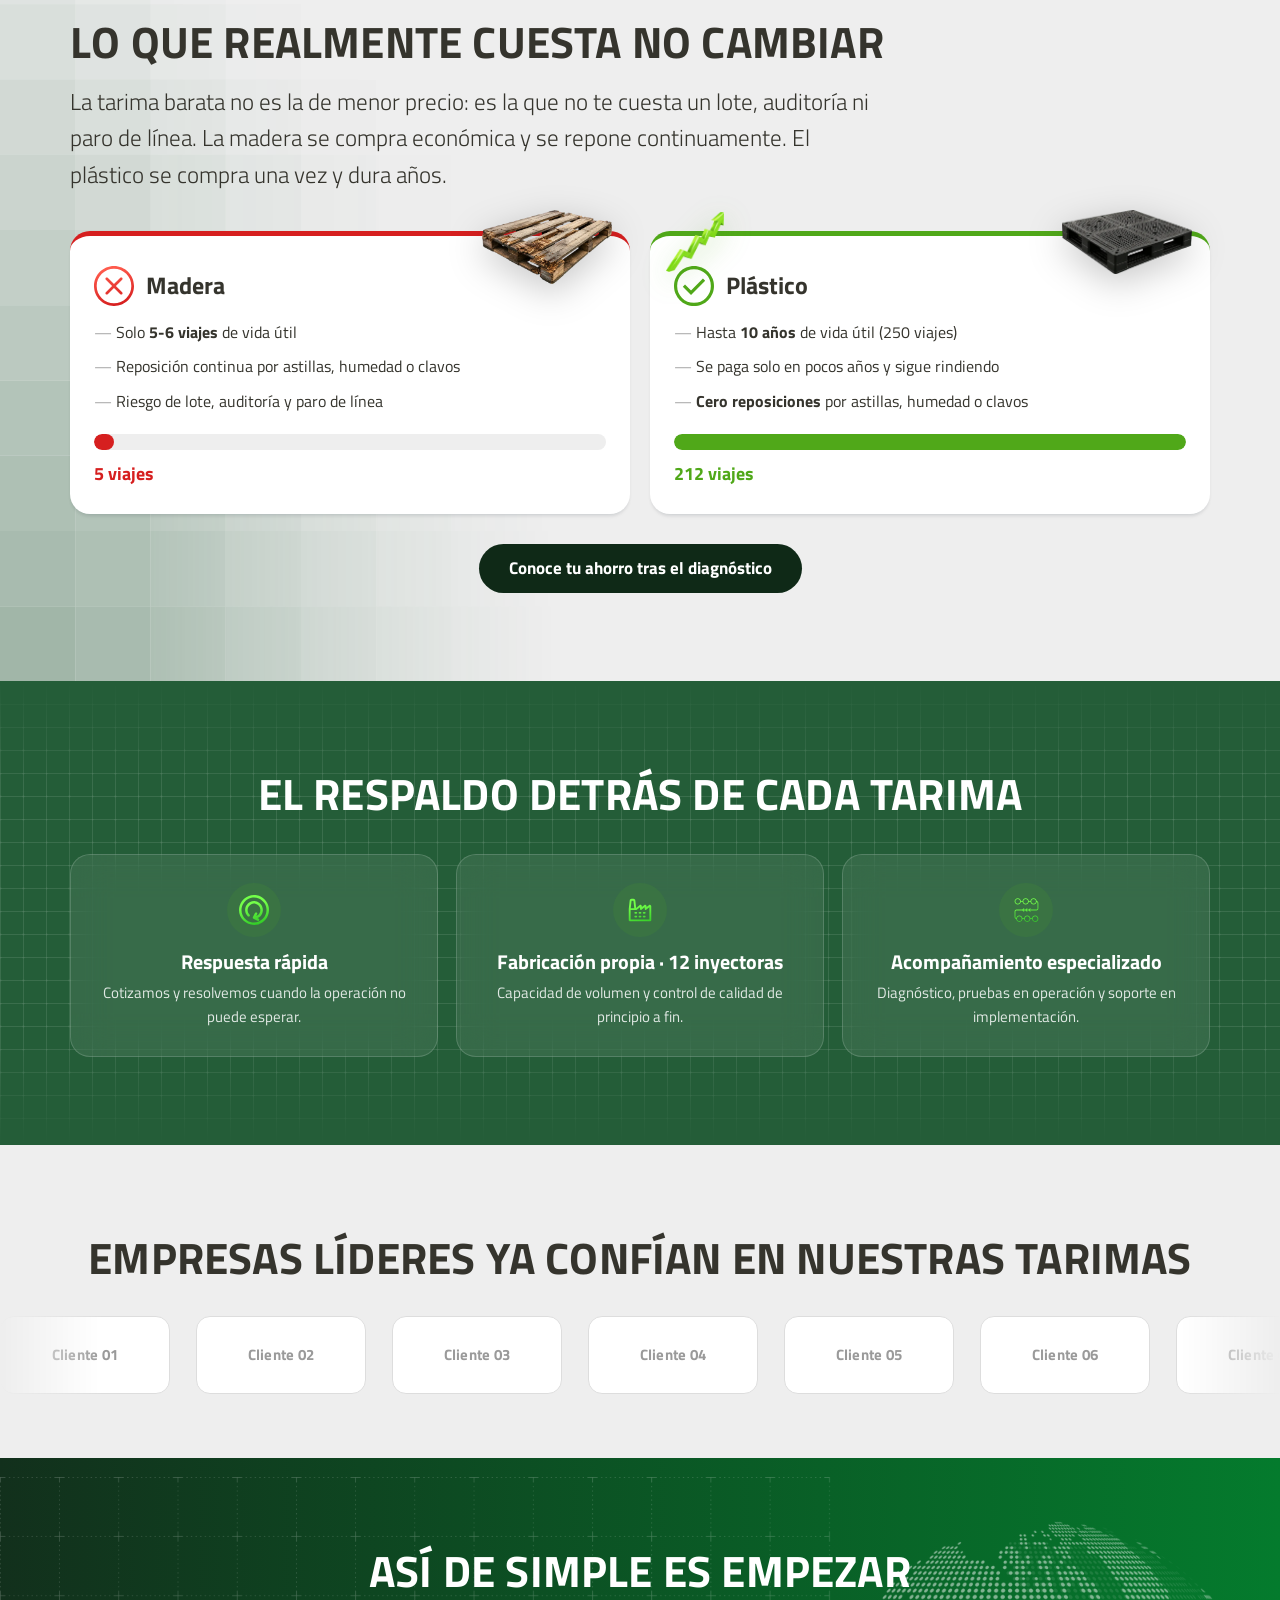
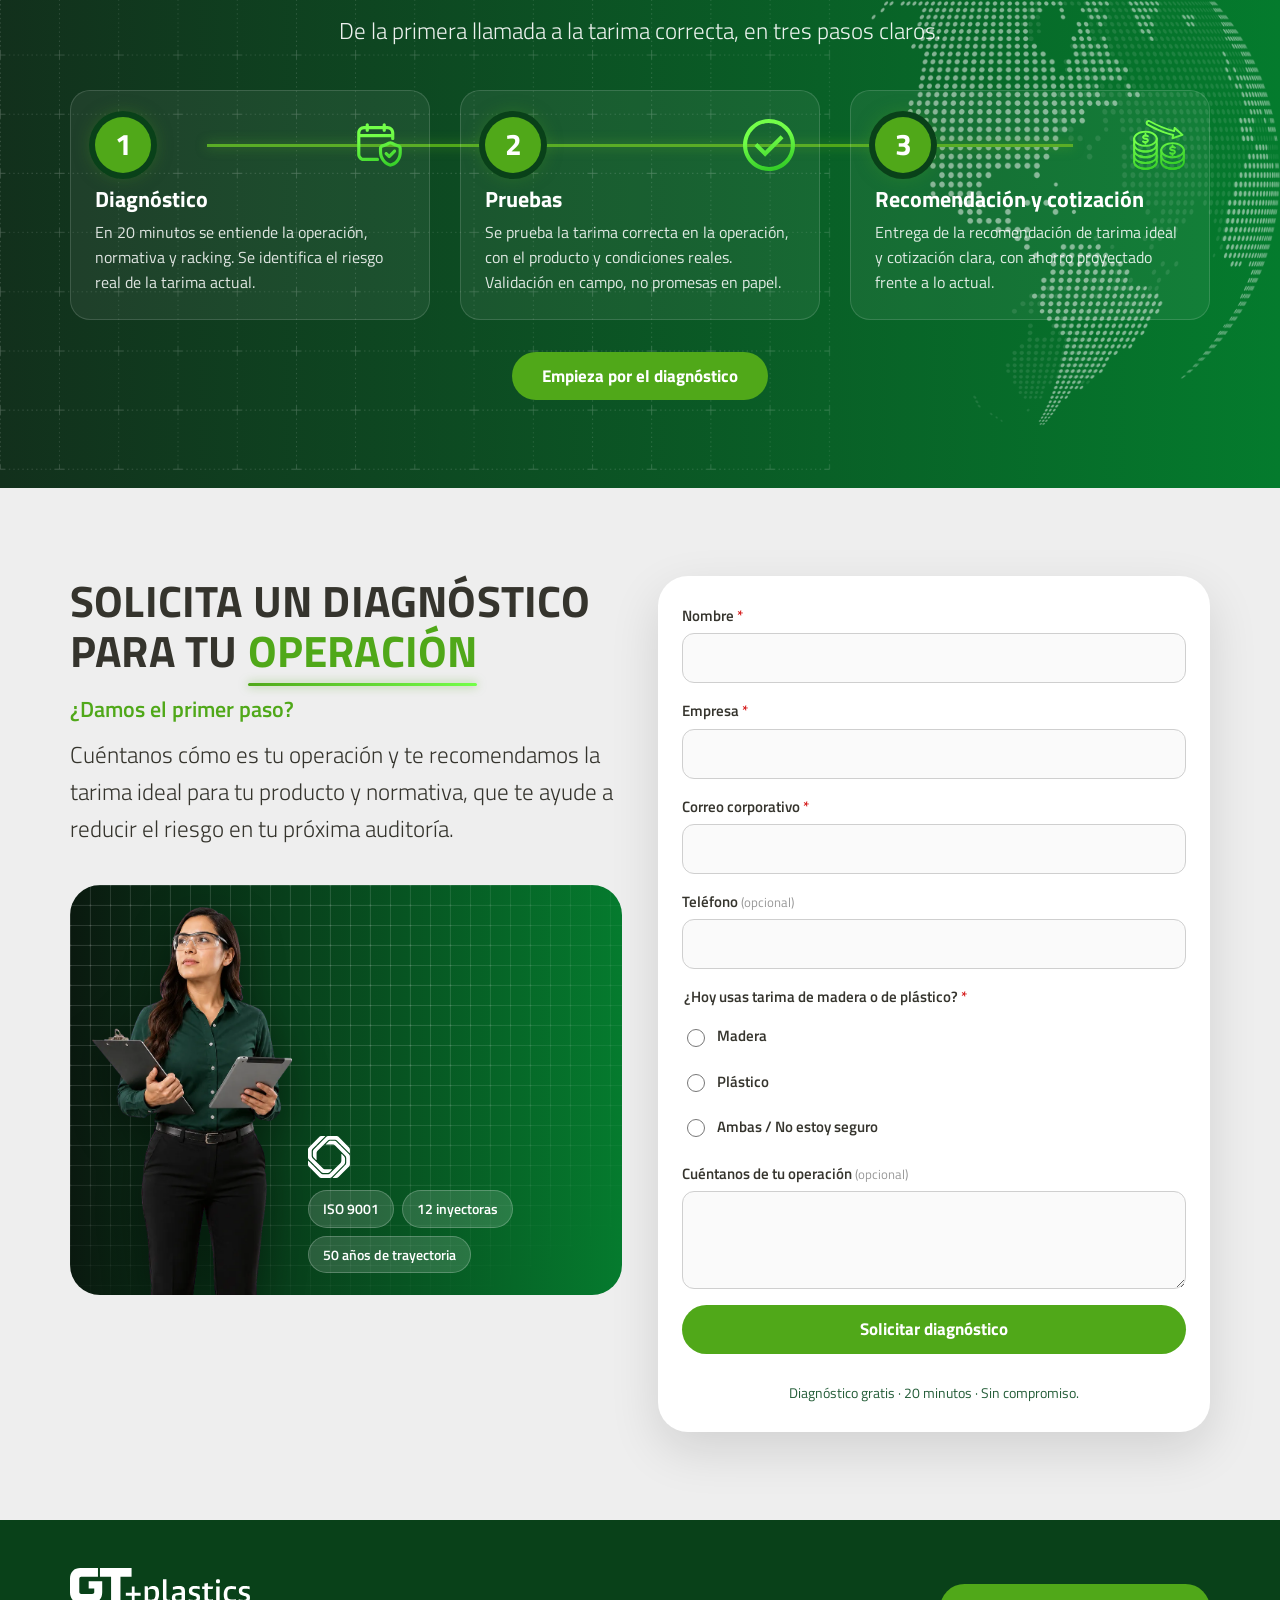
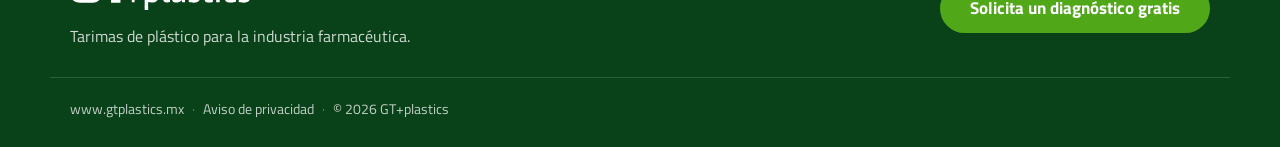
==== commit 5fa21178: "Hero: corte con curva continua (sin bump) y cubre menos; texturas: mapa en Dolor, cuadros ROI abajo-" ====
--- a/farma/index.html
+++ b/farma/index.html
@@ -74,7 +74,7 @@
     <span class="hero__grid-tex" aria-hidden="true"></span>
     <svg class="hero__clipdef" width="0" height="0" aria-hidden="true"><defs>
       <clipPath id="heroCut" clipPathUnits="objectBoundingBox">
-        <path d="M0.565,0 L1,0 L1,1 L0.41,1 L0.41,0.66 Q0.41,0.55 0.485,0.49 Z"/>
+        <path d="M0.62,0 L1,0 L1,1 L0.50,1 L0.50,0.72 C0.50,0.50 0.585,0.22 0.62,0 Z"/>
       </clipPath>
     </defs></svg>
     <picture class="hero__bgphoto">
--- a/farma/assets/styles.css
+++ b/farma/assets/styles.css
@@ -662,3 +662,25 @@
     background: linear-gradient(180deg, rgba(9,33,23,.93) 0%, rgba(9,33,23,.66) 52%, rgba(9,33,23,.42) 100%); }
   .hero__copy { max-width: none; }
 }
+
+/* === Texturas de fondo por sección === */
+/* ROI: cuadros verdes anclados abajo-izquierda, 100% de altura, difuminados hacia la derecha */
+.roi { position: relative; isolation: isolate; }
+.roi::before {
+  content: ""; position: absolute; inset: 0; z-index: -1; pointer-events: none;
+  background: url("tex-cuadros.svg") left bottom / auto 100% no-repeat; opacity: .4;
+  -webkit-mask: linear-gradient(to right, #000 0 12%, transparent 44%);
+          mask: linear-gradient(to right, #000 0 12%, transparent 44%);
+}
+/* Dolor: mapa de puntos como elemento decorativo a la derecha (no fondo tileado) */
+.pain { position: relative; isolation: isolate; }
+.pain::before {
+  content: ""; position: absolute; inset: 0; z-index: -1; pointer-events: none;
+  background: url("tex-mapa.webp") right -30px top 30px / 50% auto no-repeat; opacity: .55;
+}
+/* Proceso: textura Frame 15 (rejilla + globo) a todo el ancho, en vez del grid */
+.process .section-grid { display: none; }
+.process::before {
+  content: ""; position: absolute; inset: 0; z-index: 0; pointer-events: none;
+  background: url("tex-frame.webp") center / 100% auto no-repeat; opacity: .5;
+}
